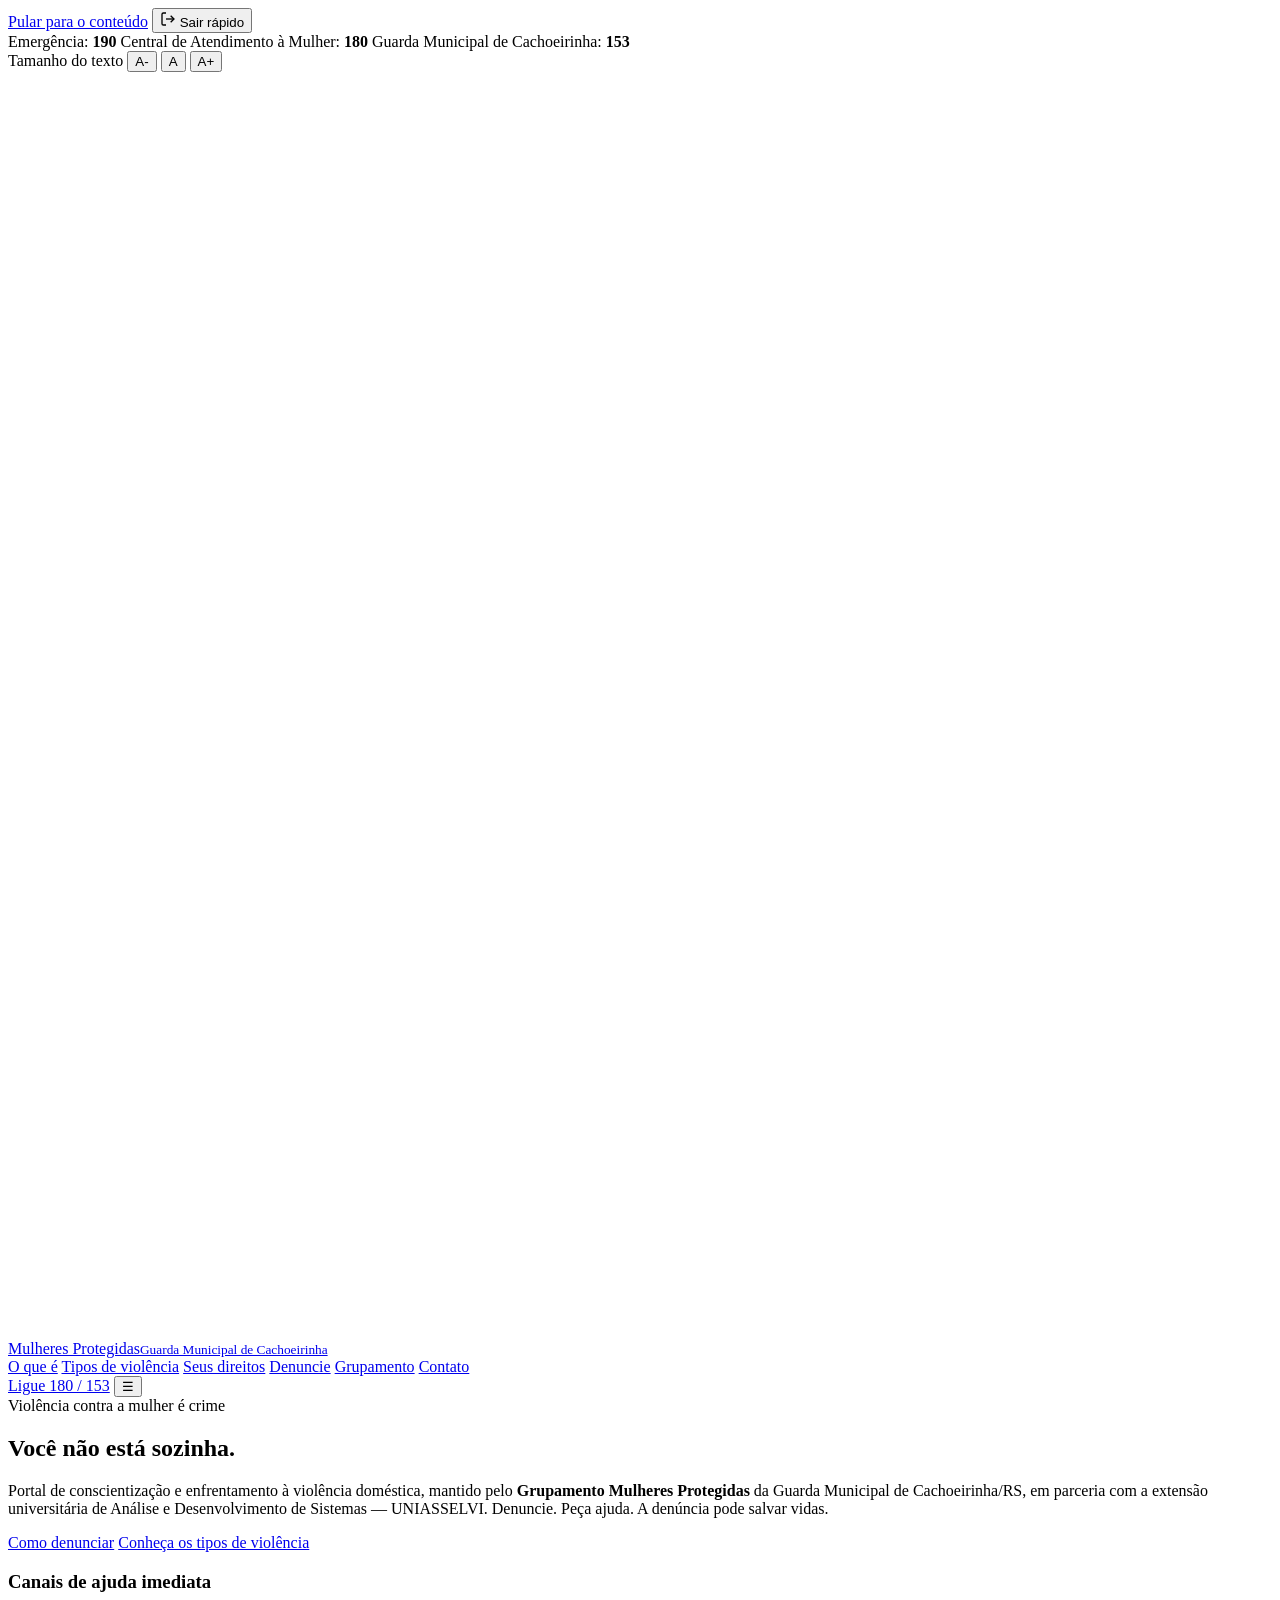
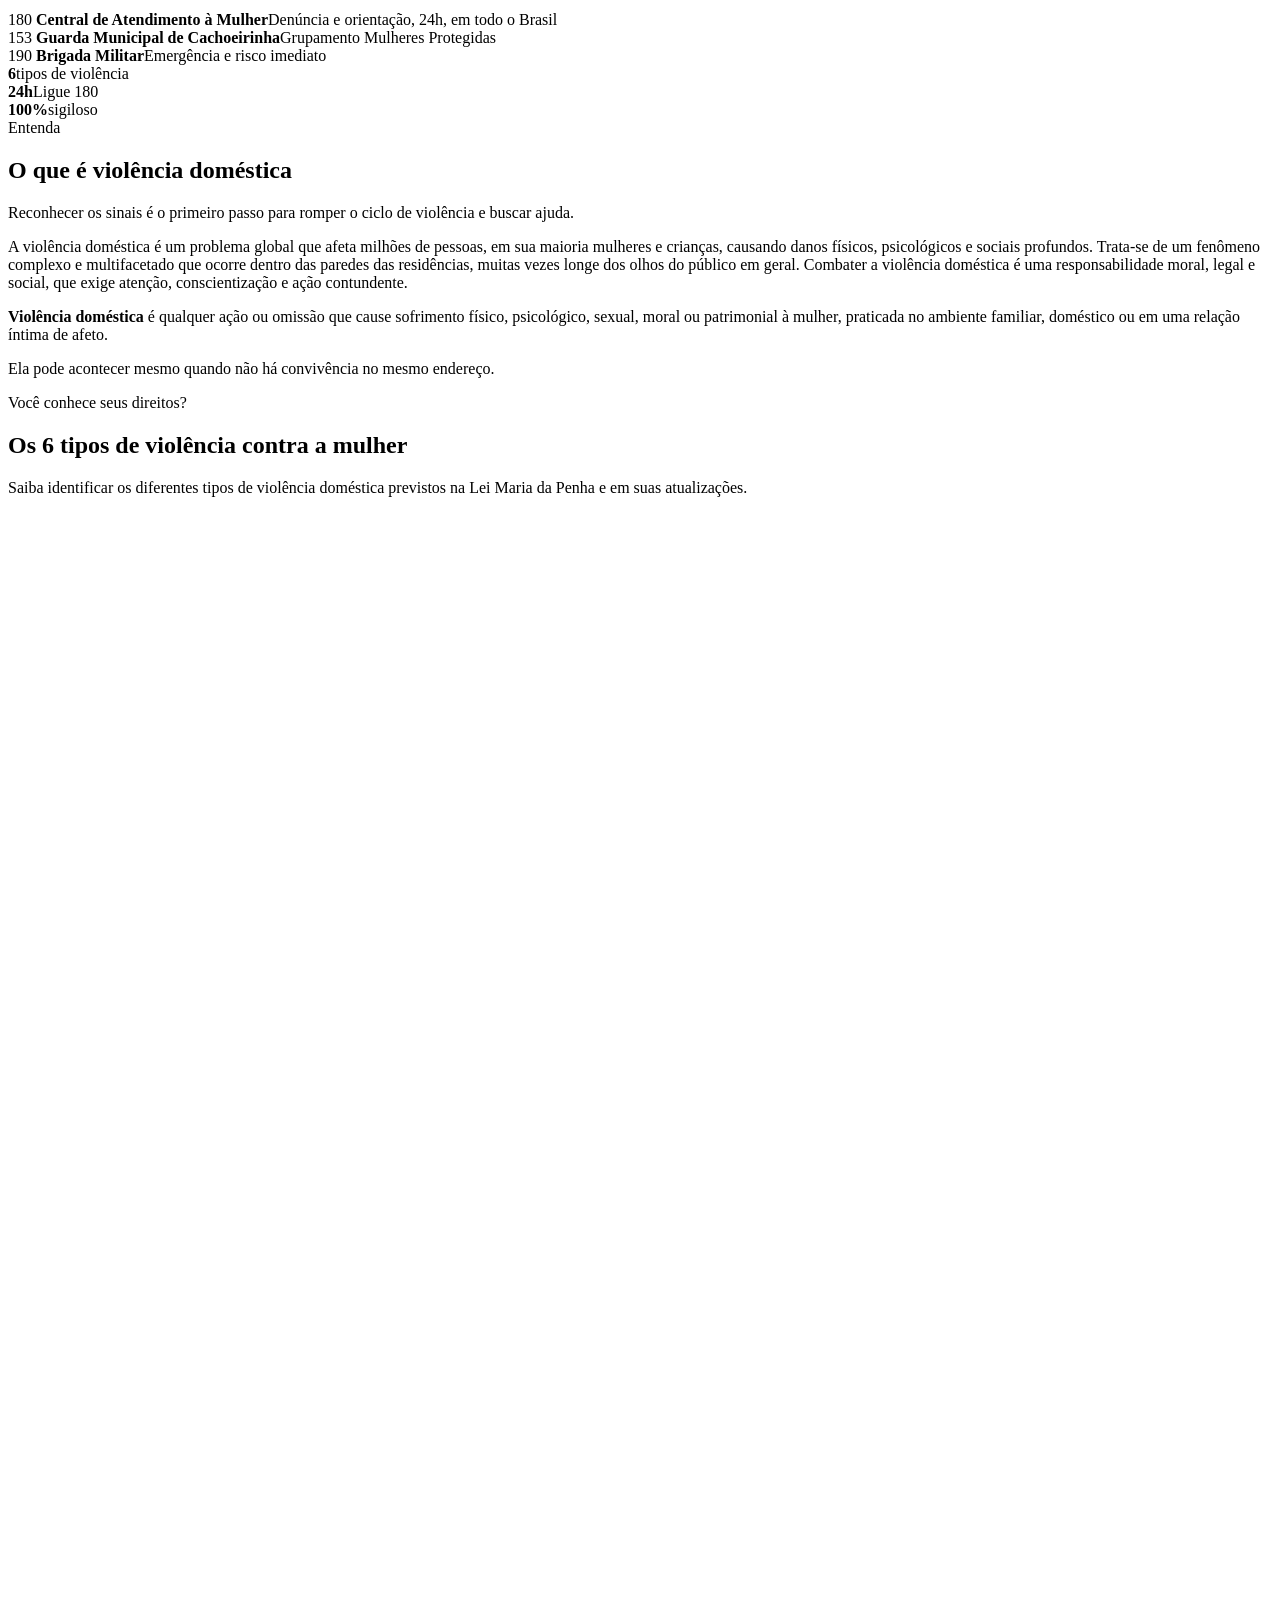
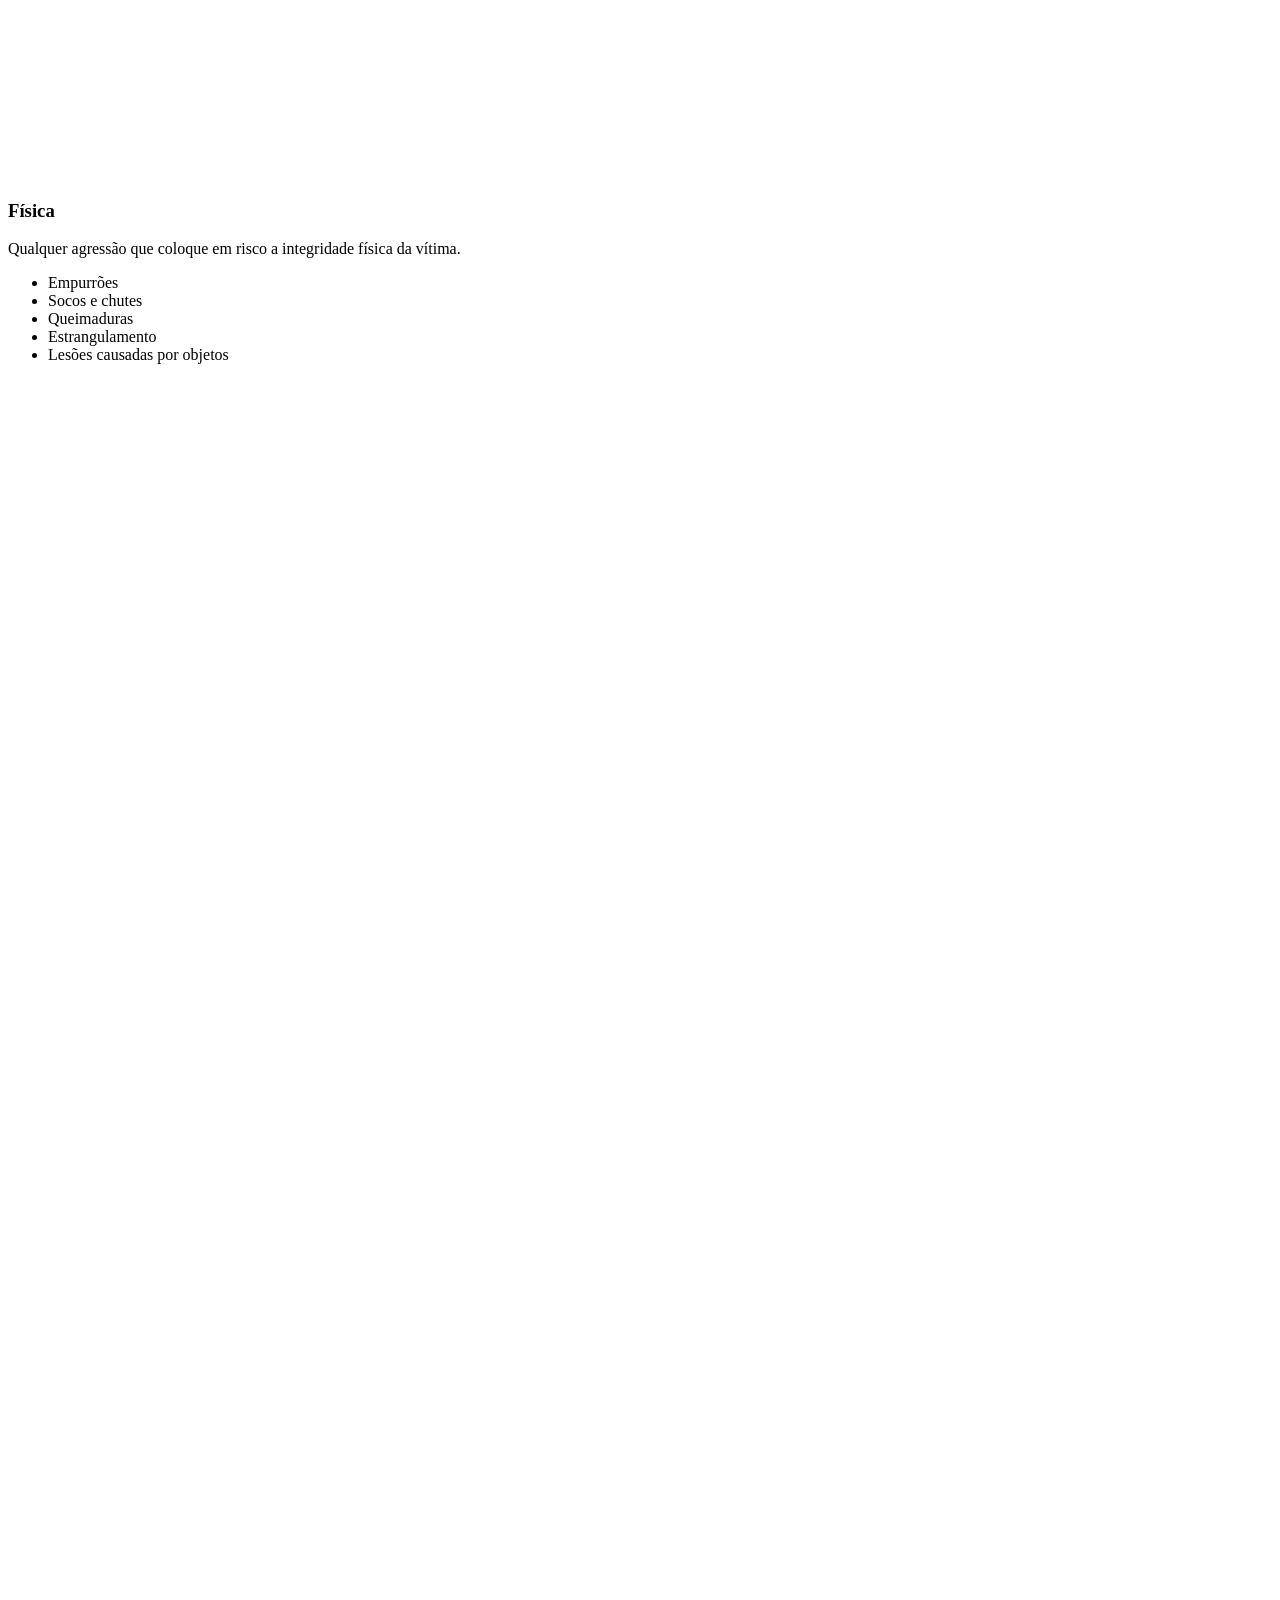
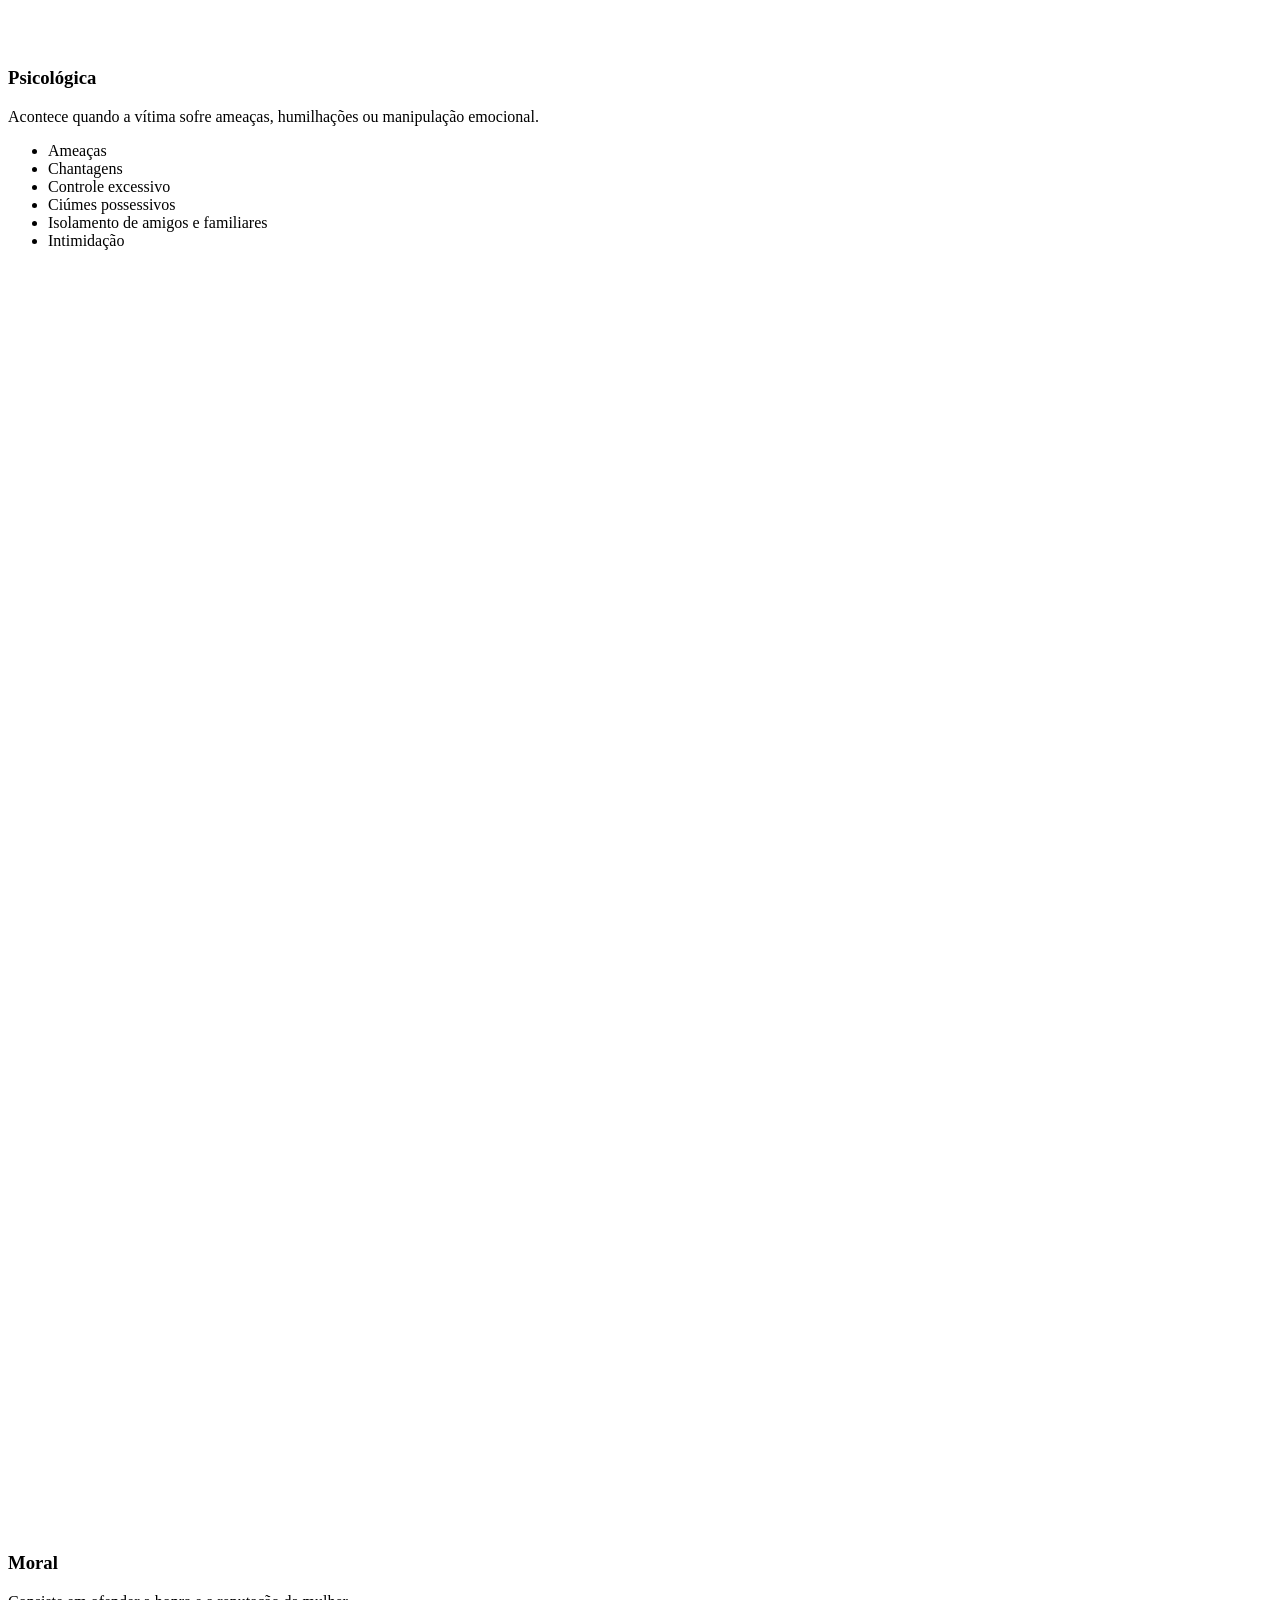
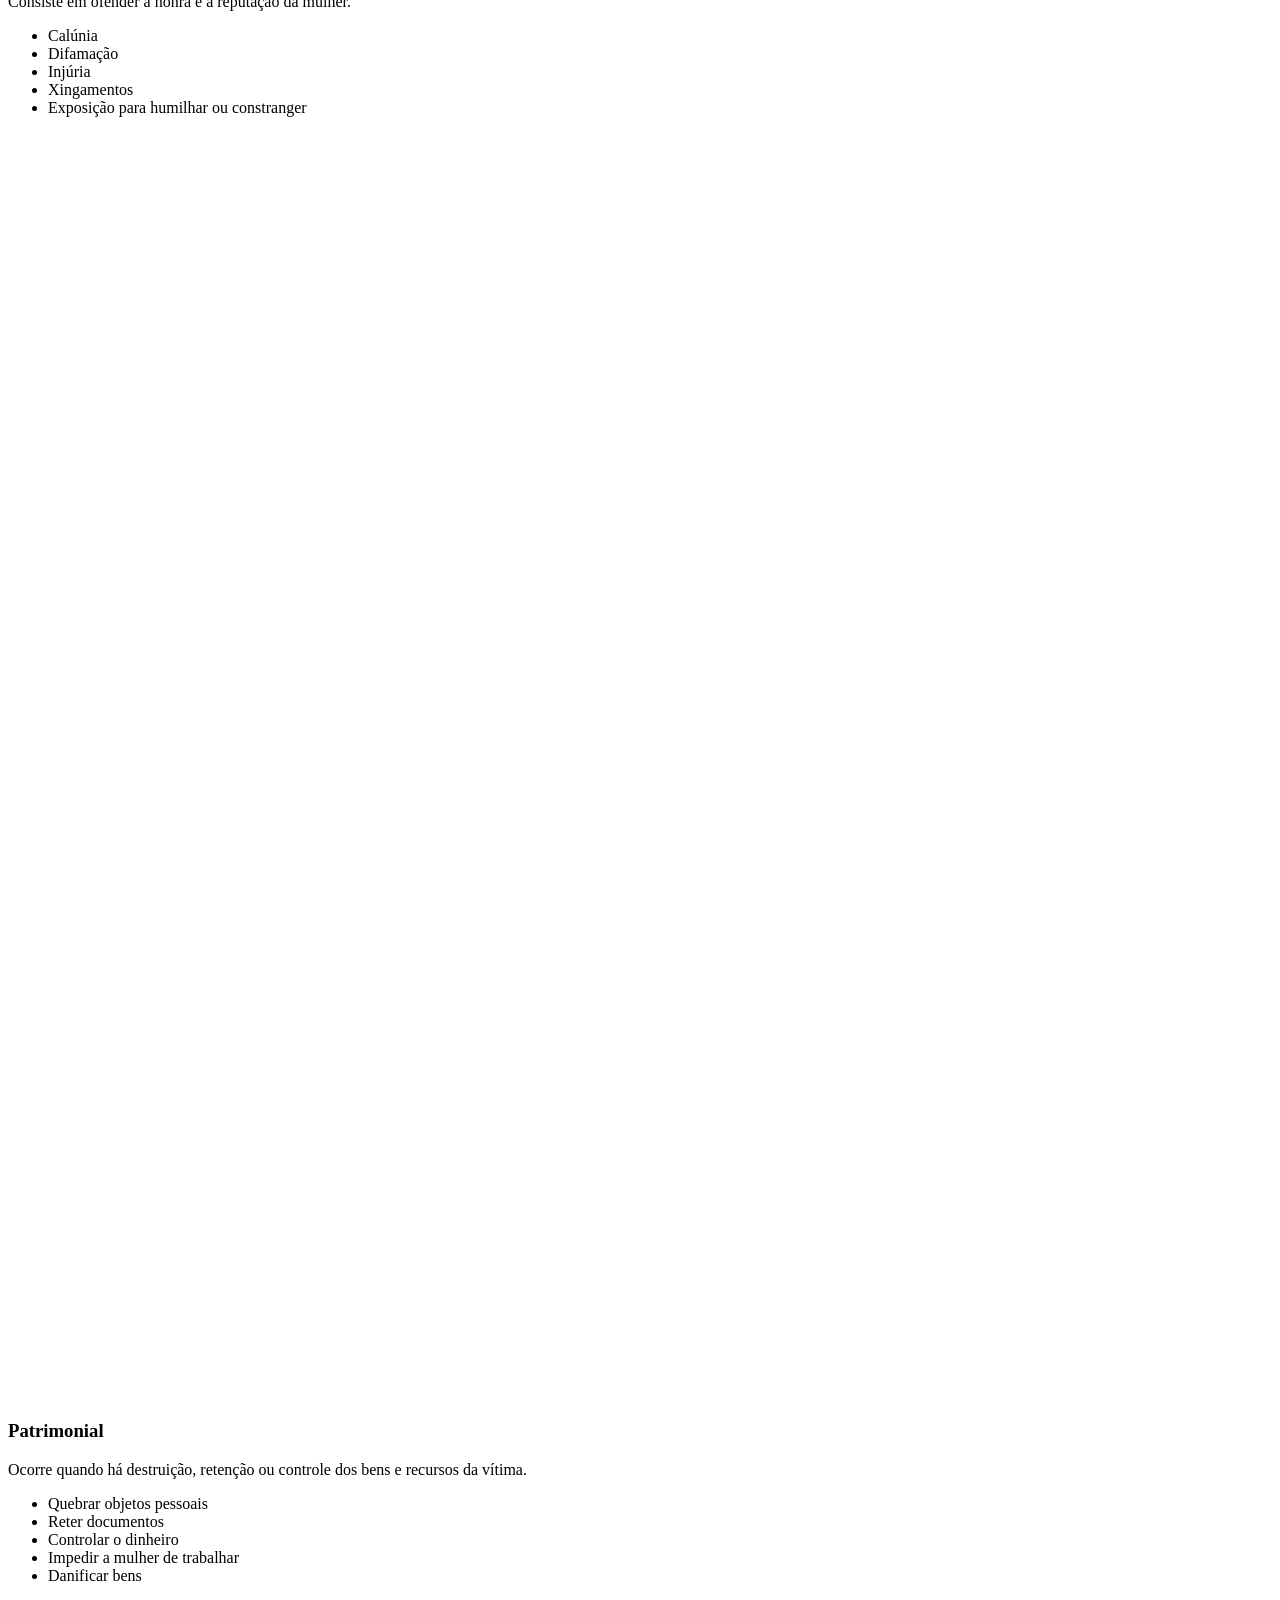
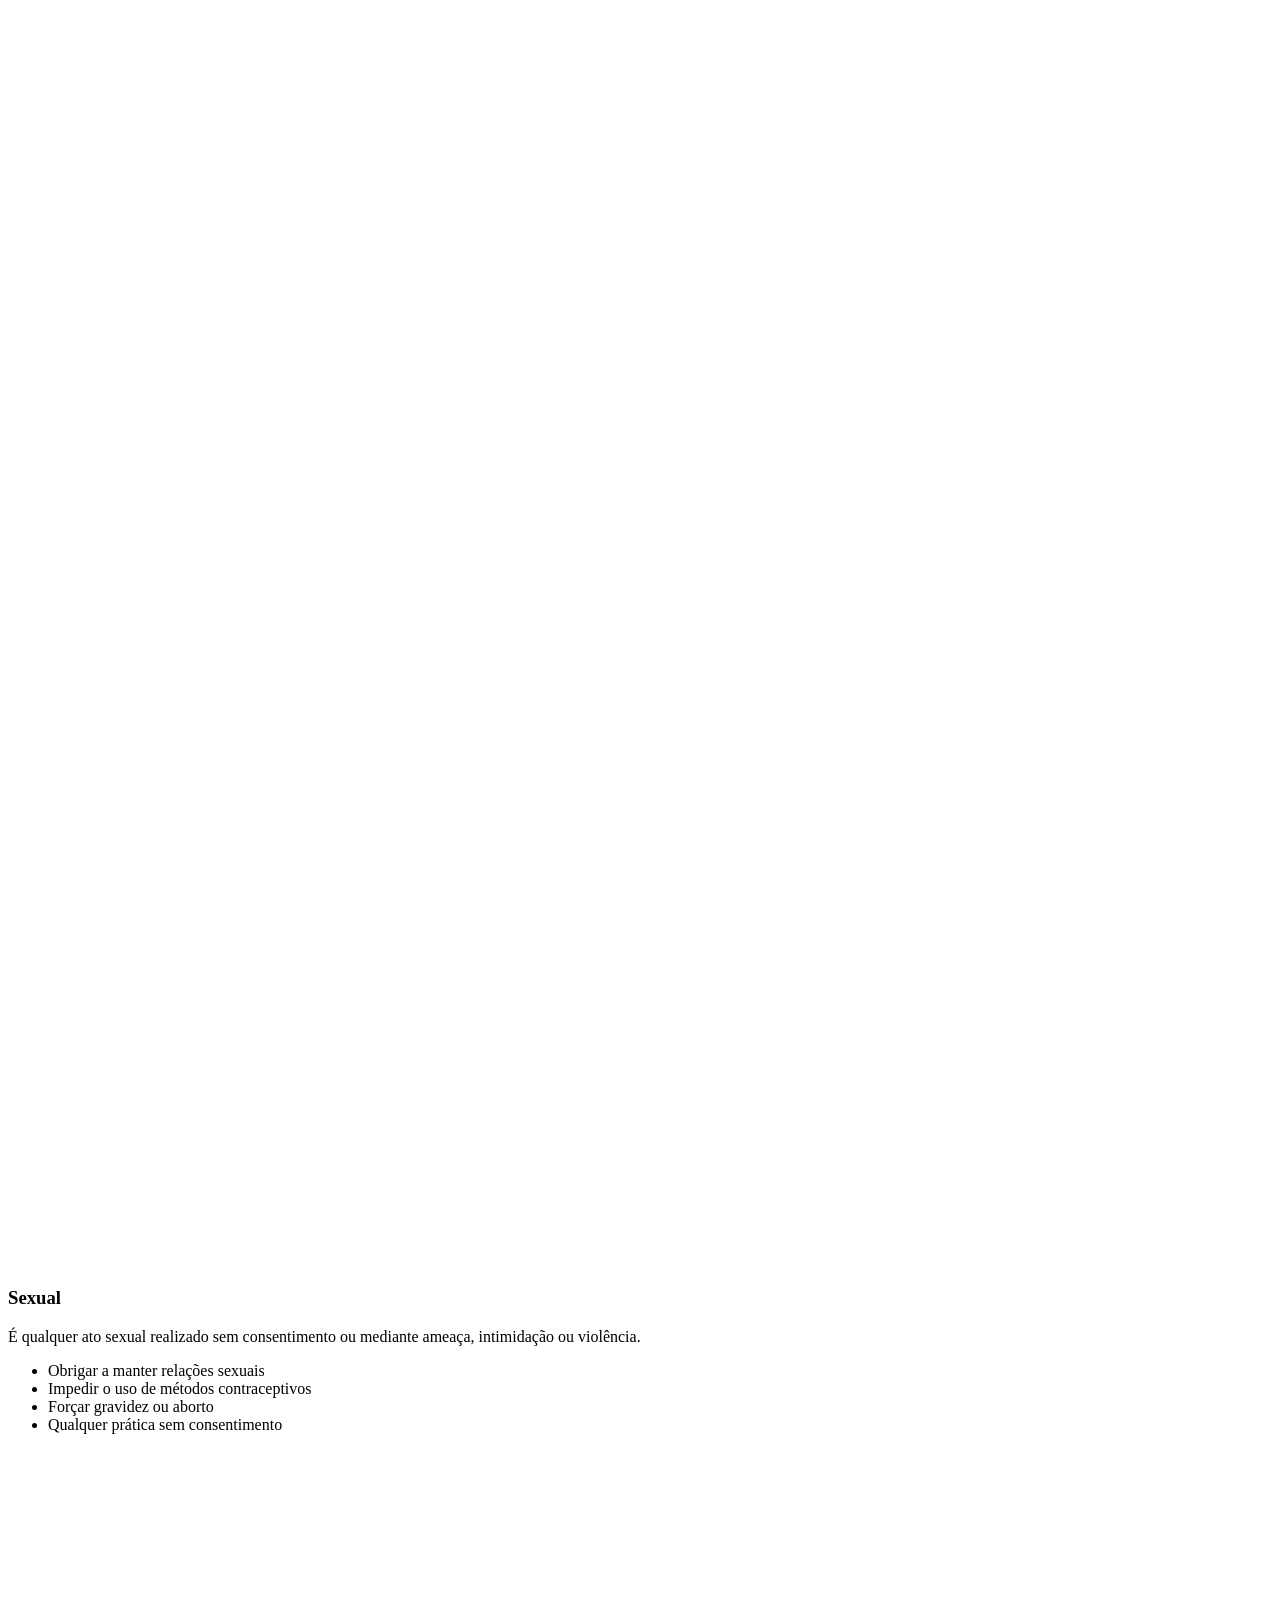
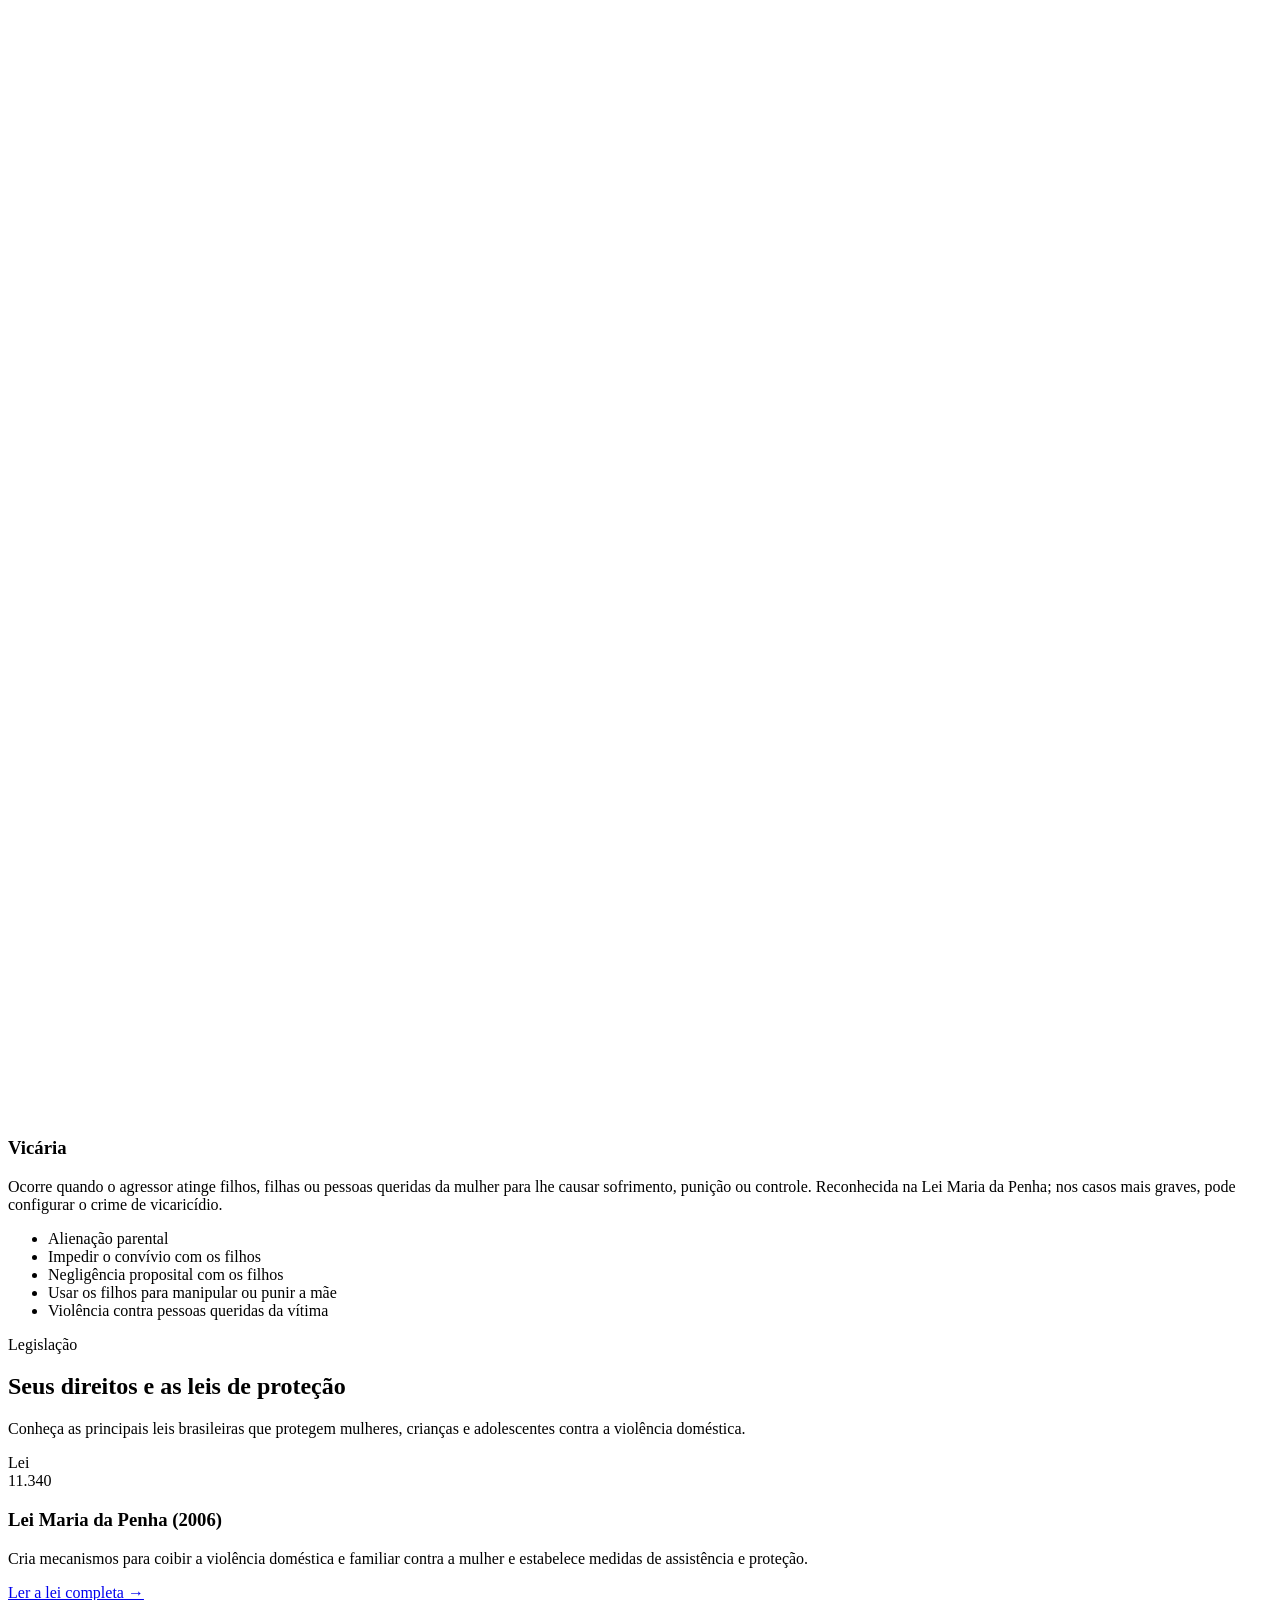
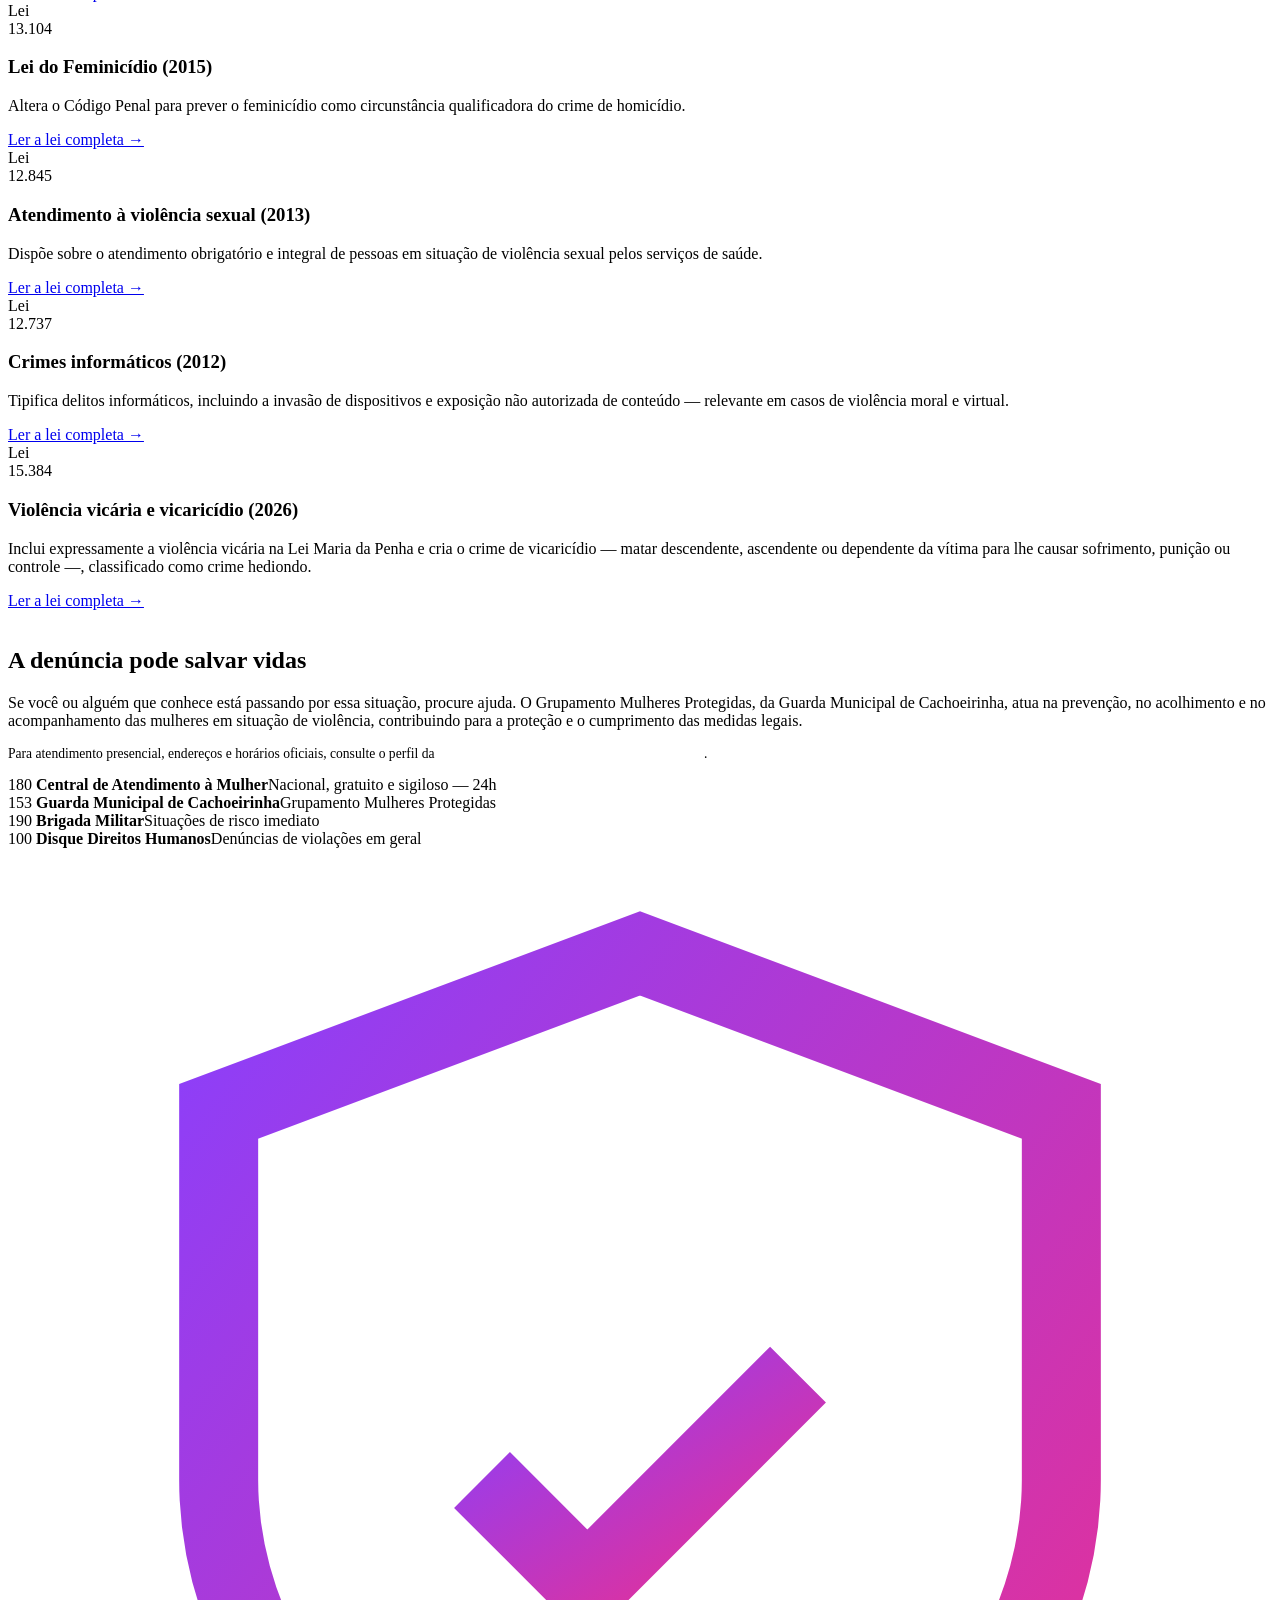
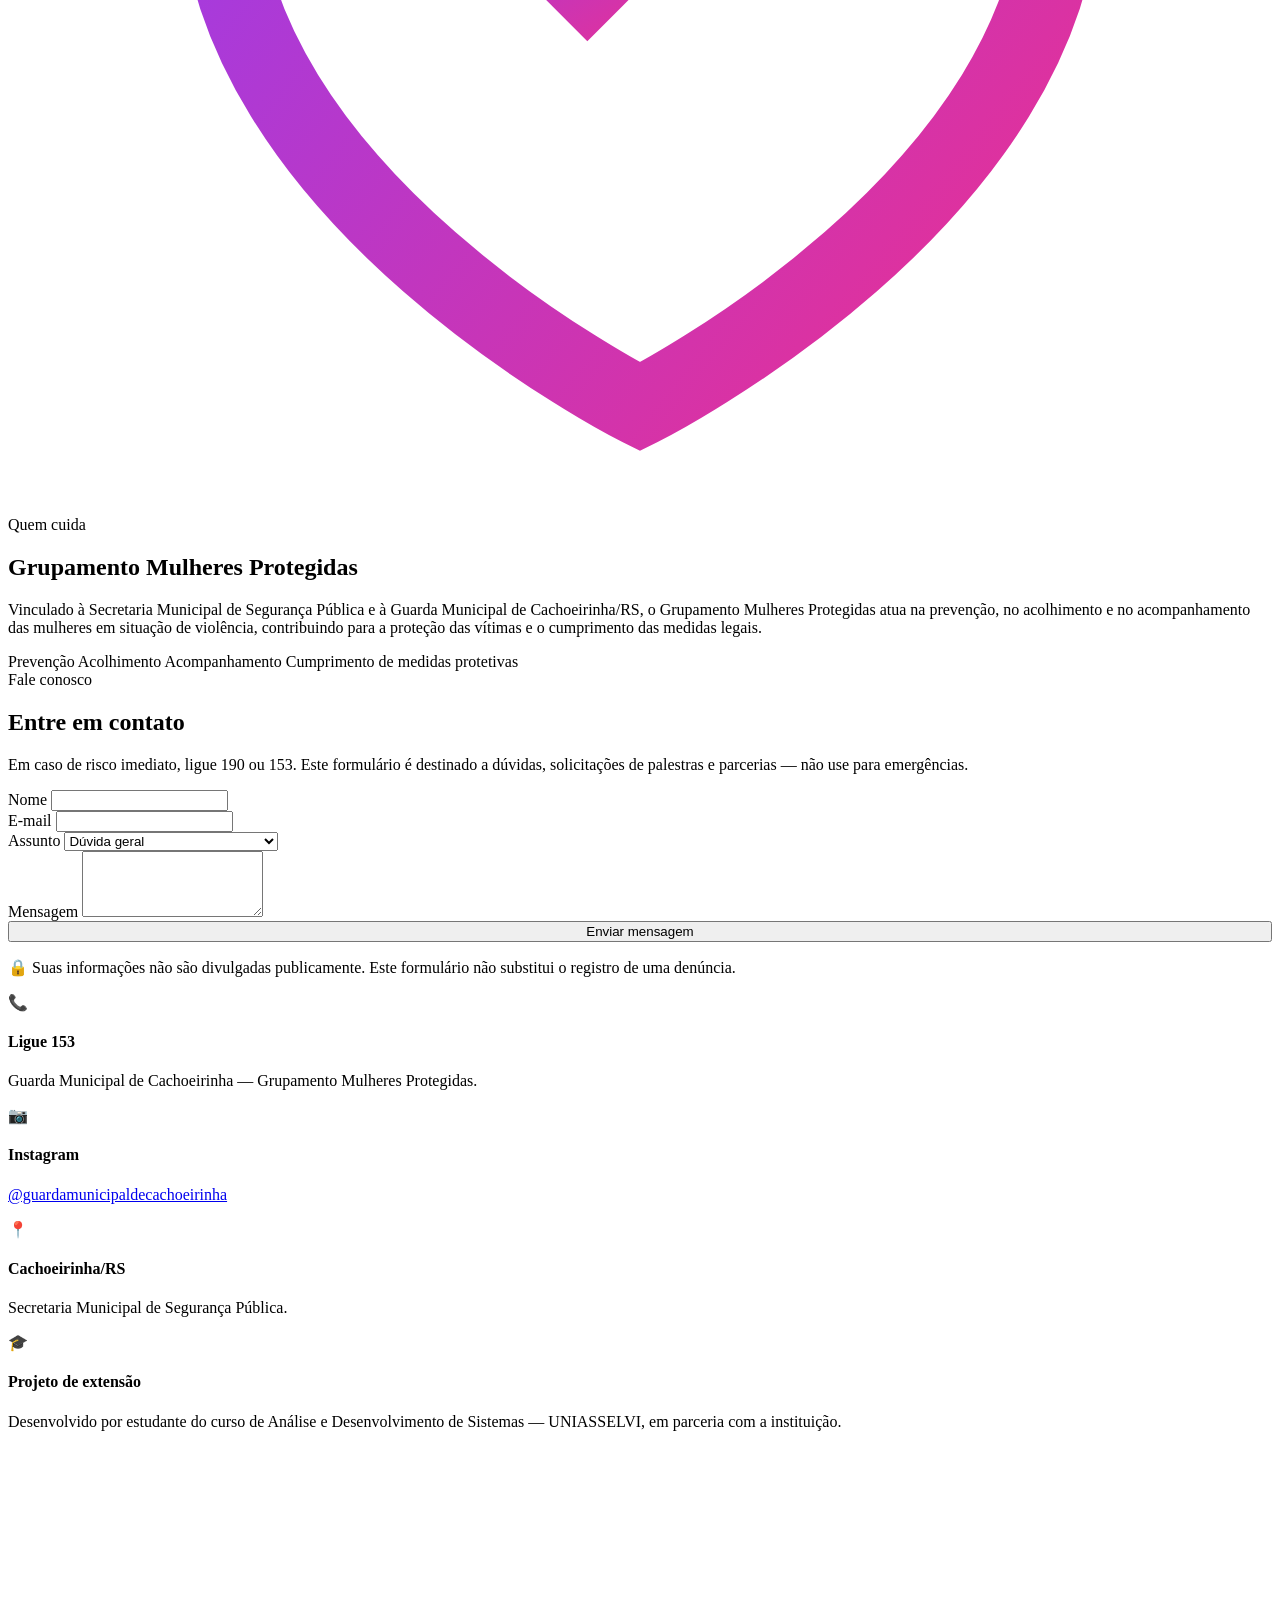
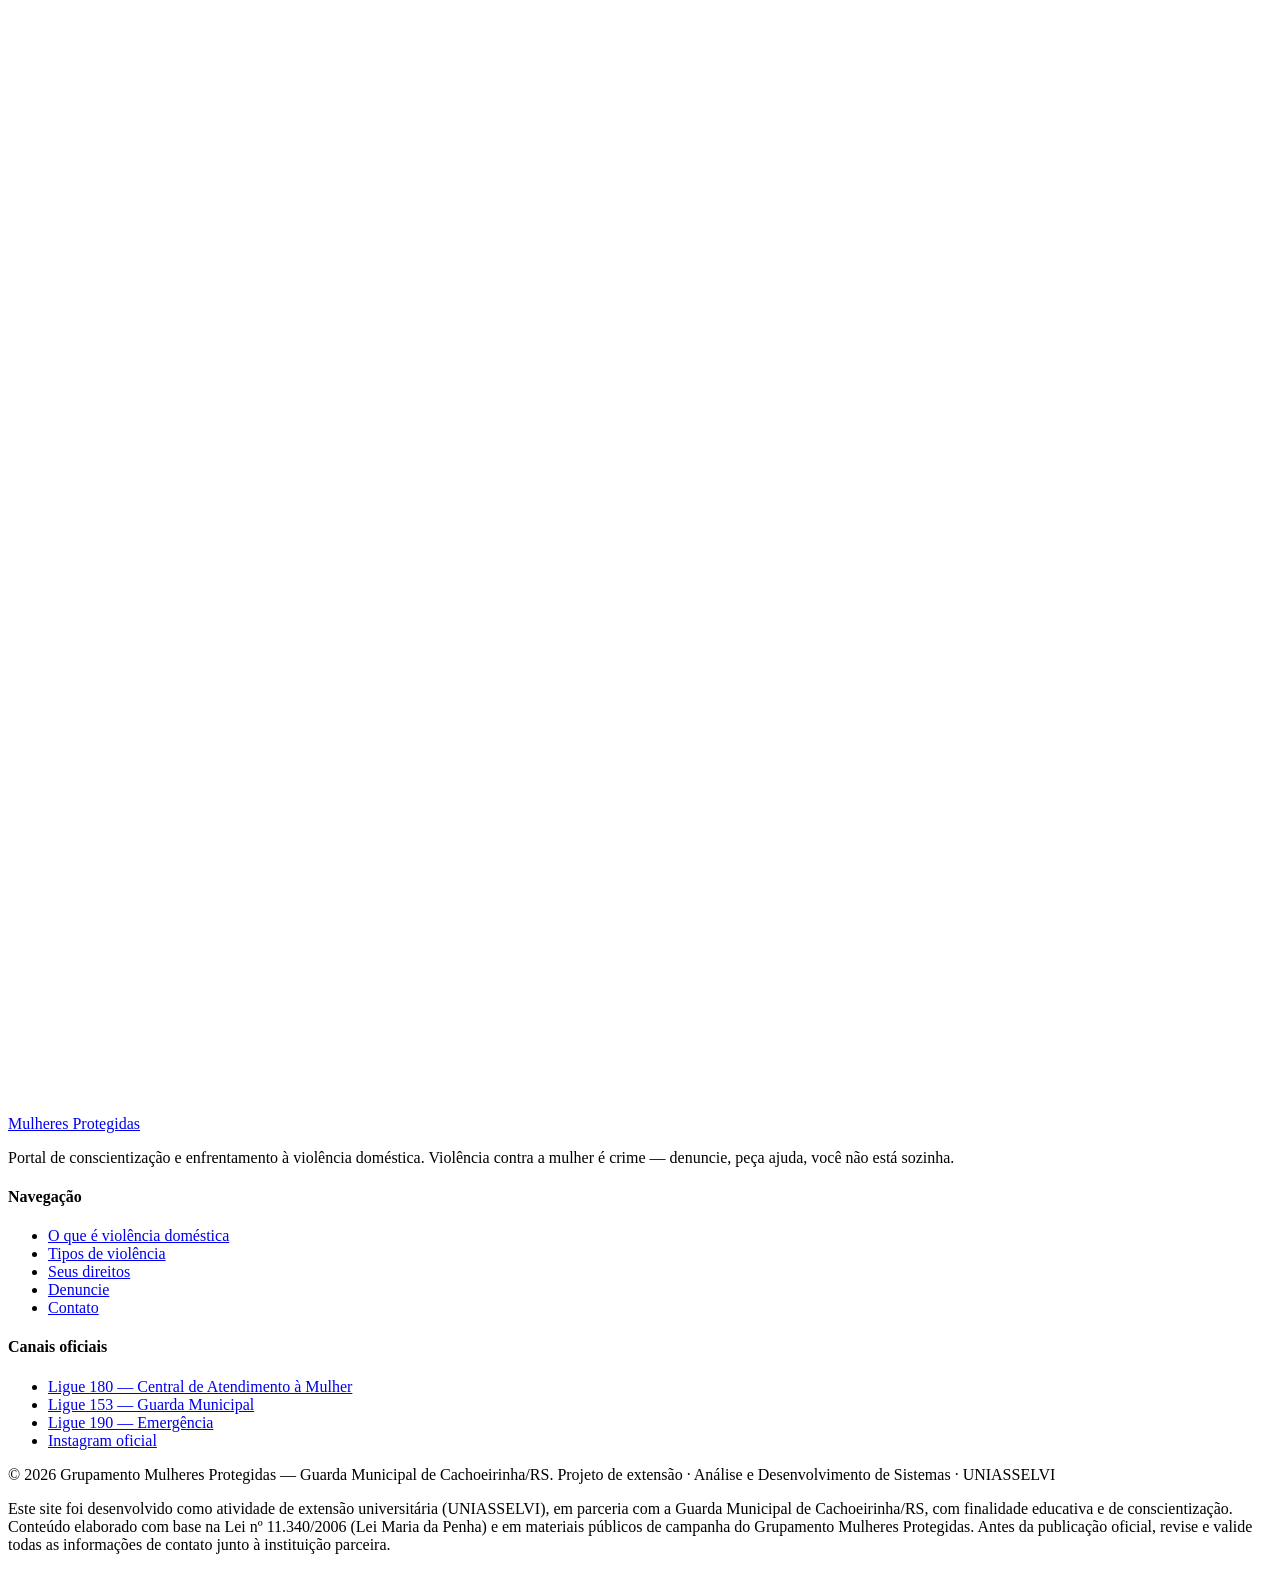
==== index.html @ 0b78367a "Refatoração dos arquivos" ====
<!DOCTYPE html>
<html lang="pt-BR">
<head>
<meta charset="UTF-8">
<meta name="viewport" content="width=device-width, initial-scale=1.0">
<title>Mulheres Protegidas | Guarda Municipal de Cachoeirinha</title>
<meta name="description" content="Portal de conscientização e combate à violência doméstica — Grupamento Mulheres Protegidas, Guarda Municipal de Cachoeirinha/RS. Você não está sozinha.">
<link rel="icon" href="data:image/svg+xml,<svg xmlns=%22http://www.w3.org/2000/svg%22 viewBox=%220 0 100 100%22><text y=%22.9em%22 font-size=%2290%22>🛡️</text></svg>">
<link rel="stylesheet" href="css/style.css">
</head>
<body>

<a href="#conteudo" class="skip-link">Pular para o conteúdo</a>

<button class="exit-btn" id="exitBtn" title="Sair rapidamente deste site" aria-label="Sair rapidamente deste site">
  <svg width="16" height="16" viewBox="0 0 24 24" fill="none" stroke="currentColor" stroke-width="2"><path d="M9 21H5a2 2 0 0 1-2-2V5a2 2 0 0 1 2-2h4"/><polyline points="16 17 21 12 16 7"/><line x1="21" y1="12" x2="9" y2="12"/></svg>
  Sair rápido
</button>

<div class="utility-bar">
  <div class="wrap">
    <div class="emergency">
      <span>Emergência: <b>190</b></span>
      <span>Central de Atendimento à Mulher: <b>180</b></span>
      <span>Guarda Municipal de Cachoeirinha: <b>153</b></span>
    </div>
    <div class="a11y-controls" aria-label="Ajustar tamanho do texto">
      <span class="sr-only">Tamanho do texto</span>
      <button id="fontDown" aria-label="Diminuir texto">A-</button>
      <button id="fontReset" aria-label="Redefinir texto">A</button>
      <button id="fontUp" aria-label="Aumentar texto">A+</button>
    </div>
  </div>
</div>

<header class="site">
  <div class="wrap">
    <a href="#topo" class="brand">
      <span class="shield">
        <svg viewBox="0 0 24 24" fill="none" stroke="#fff" stroke-width="2"><path d="M12 22s8-4 8-10V5l-8-3-8 3v7c0 6 8 10 8 10Z"/></svg>
      </span>
      <span class="name">Mulheres Protegidas<small>Guarda Municipal de Cachoeirinha</small></span>
    </a>
    <nav class="main" aria-label="Navegação principal">
      <a href="#sobre">O que é</a>
      <a href="#tipos">Tipos de violência</a>
      <a href="#direitos">Seus direitos</a>
      <a href="#denuncie">Denuncie</a>
      <a href="#grupamento">Grupamento</a>
      <a href="#contato">Contato</a>
    </nav>
    <div class="header-cta">
      <a href="#denuncie" class="btn btn-primary">Ligue 180 / 153</a>
      <button class="menu-toggle" id="menuToggle" aria-label="Abrir menu">☰</button>
    </div>
  </div>
</header>

<main id="conteudo">

  <section class="hero" id="topo">
    <div class="wrap">
      <div>
        <span class="eyebrow">Violência contra a mulher é crime</span>
        <h1>Você não está <span class="accent">sozinha.</span></h1>
        <p class="lead">
          Portal de conscientização e enfrentamento à violência doméstica, mantido pelo
          <strong>Grupamento Mulheres Protegidas</strong> da Guarda Municipal de Cachoeirinha/RS,
          em parceria com a extensão universitária de Análise e Desenvolvimento de Sistemas — UNIASSELVI.
          Denuncie. Peça ajuda. A denúncia pode salvar vidas.
        </p>
        <div class="actions">
          <a href="#denuncie" class="btn btn-primary">Como denunciar</a>
          <a href="#tipos" class="btn btn-outline">Conheça os tipos de violência</a>
        </div>
      </div>
      <div class="hero-card">
        <h3>Canais de ajuda imediata</h3>
        <div class="hotline">
          <span class="num">180</span>
          <span class="txt"><b>Central de Atendimento à Mulher</b><span>Denúncia e orientação, 24h, em todo o Brasil</span></span>
        </div>
        <div class="hotline">
          <span class="num">153</span>
          <span class="txt"><b>Guarda Municipal de Cachoeirinha</b><span>Grupamento Mulheres Protegidas</span></span>
        </div>
        <div class="hotline">
          <span class="num">190</span>
          <span class="txt"><b>Brigada Militar</b><span>Emergência e risco imediato</span></span>
        </div>
        <div class="stat-row">
          <div><strong>6</strong><span>tipos de violência</span></div>
          <div><strong>24h</strong><span>Ligue 180</span></div>
          <div><strong>100%</strong><span>sigiloso</span></div>
        </div>
      </div>
    </div>
  </section>

  <section id="sobre">
    <div class="wrap">
      <div class="section-head">
        <span class="eyebrow">Entenda</span>
        <h2>O que é violência doméstica</h2>
        <p class="lead">Reconhecer os sinais é o primeiro passo para romper o ciclo de violência e buscar ajuda.</p>
      </div>
      <div class="definition">
        <p>
          A violência doméstica é um problema global que afeta milhões de pessoas, em sua maioria mulheres e
          crianças, causando danos físicos, psicológicos e sociais profundos. Trata-se de um fenômeno complexo
          e multifacetado que ocorre dentro das paredes das residências, muitas vezes longe dos olhos do
          público em geral. Combater a violência doméstica é uma responsabilidade moral, legal e social, que
          exige atenção, conscientização e ação contundente.
        </p>
        <div class="card-quote">
          <p>
            <strong>Violência doméstica</strong> é qualquer ação ou omissão que cause sofrimento físico,
            psicológico, sexual, moral ou patrimonial à mulher, praticada no ambiente familiar, doméstico
            ou em uma relação íntima de afeto.
          </p>
          <p class="highlight">Ela pode acontecer mesmo quando não há convivência no mesmo endereço.</p>
        </div>
      </div>
    </div>
  </section>

  <section id="tipos">
    <div class="wrap">
      <div class="section-head">
        <span class="eyebrow">Você conhece seus direitos?</span>
        <h2>Os 6 tipos de violência contra a mulher</h2>
        <p class="lead">Saiba identificar os diferentes tipos de violência doméstica previstos na Lei Maria da Penha e em suas atualizações.</p>
      </div>
      <div class="types-grid">

        <div class="type-card">
          <span class="icon"><svg viewBox="0 0 24 24" fill="none" stroke-linecap="round" stroke-linejoin="round"><path d="M18 11V6a2 2 0 0 0-4 0v0"/><path d="M14 10V4a2 2 0 0 0-4 0v2"/><path d="M10 10.5V6a2 2 0 0 0-4 0v8"/><path d="M6 14v0a2 2 0 0 0-4 0c0 2 1 4 1 4l3 4h9a4 4 0 0 0 4-4v-3a2 2 0 0 0-2-2h-4"/></svg></span>
          <h3>Física</h3>
          <p>Qualquer agressão que coloque em risco a integridade física da vítima.</p>
          <ul>
            <li>Empurrões</li><li>Socos e chutes</li><li>Queimaduras</li><li>Estrangulamento</li><li>Lesões causadas por objetos</li>
          </ul>
        </div>

        <div class="type-card">
          <span class="icon"><svg viewBox="0 0 24 24" fill="none" stroke-linecap="round" stroke-linejoin="round"><path d="M9.5 2A5.5 5.5 0 0 0 4 7.5c0 1 .3 2 .8 2.8L4 12l1.8 1.2a5 5 0 0 0-.3 1.8A5.5 5.5 0 0 0 11 20.5V22h2v-1.5a5.5 5.5 0 0 0 5.5-5.5c0-.8-.2-1.5-.5-2.2A5.5 5.5 0 0 0 15.5 2 5.5 5.5 0 0 0 9.5 2Z"/></svg></span>
          <h3>Psicológica</h3>
          <p>Acontece quando a vítima sofre ameaças, humilhações ou manipulação emocional.</p>
          <ul>
            <li>Ameaças</li><li>Chantagens</li><li>Controle excessivo</li><li>Ciúmes possessivos</li><li>Isolamento de amigos e familiares</li><li>Intimidação</li>
          </ul>
        </div>

        <div class="type-card">
          <span class="icon"><svg viewBox="0 0 24 24" fill="none" stroke-linecap="round" stroke-linejoin="round"><path d="M21 15a2 2 0 0 1-2 2H7l-4 4V5a2 2 0 0 1 2-2h14a2 2 0 0 1 2 2z"/></svg></span>
          <h3>Moral</h3>
          <p>Consiste em ofender a honra e a reputação da mulher.</p>
          <ul>
            <li>Calúnia</li><li>Difamação</li><li>Injúria</li><li>Xingamentos</li><li>Exposição para humilhar ou constranger</li>
          </ul>
        </div>

        <div class="type-card">
          <span class="icon"><svg viewBox="0 0 24 24" fill="none" stroke-linecap="round" stroke-linejoin="round"><rect x="2" y="6" width="20" height="13" rx="2"/><path d="M16 6V4a2 2 0 0 0-2-2h-4a2 2 0 0 0-2 2v2"/><circle cx="16" cy="12.5" r="1.5"/></svg></span>
          <h3>Patrimonial</h3>
          <p>Ocorre quando há destruição, retenção ou controle dos bens e recursos da vítima.</p>
          <ul>
            <li>Quebrar objetos pessoais</li><li>Reter documentos</li><li>Controlar o dinheiro</li><li>Impedir a mulher de trabalhar</li><li>Danificar bens</li>
          </ul>
        </div>

        <div class="type-card">
          <span class="icon"><svg viewBox="0 0 24 24" fill="none" stroke-linecap="round" stroke-linejoin="round"><path d="M18 11V6a2 2 0 0 0-4 0v0"/><path d="M14 10V4a2 2 0 0 0-4 0v6"/><path d="M10 10.5V6a2 2 0 0 0-4 0v8"/><path d="M6 14v0a2 2 0 0 0-4 0c0 2 1 4 1 4l3 4h9a4 4 0 0 0 4-4v-3a2 2 0 0 0-2-2"/></svg></span>
          <h3>Sexual</h3>
          <p>É qualquer ato sexual realizado sem consentimento ou mediante ameaça, intimidação ou violência.</p>
          <ul>
            <li>Obrigar a manter relações sexuais</li><li>Impedir o uso de métodos contraceptivos</li><li>Forçar gravidez ou aborto</li><li>Qualquer prática sem consentimento</li>
          </ul>
        </div>

        <div class="type-card">
          <span class="icon"><svg viewBox="0 0 24 24" fill="none" stroke-linecap="round" stroke-linejoin="round"><path d="M17 20h5v-1a4 4 0 0 0-3-3.87"/><path d="M2 20h5"/><path d="M2 20v-1a4 4 0 0 1 3-3.87"/><path d="M14.5 8.5a2.5 2.5 0 1 1-5 0 2.5 2.5 0 0 1 5 0Z"/><path d="M5.5 8.5a2 2 0 1 1-4 0 2 2 0 0 1 4 0Z"/><path d="M22.5 8.5a2 2 0 1 1-4 0 2 2 0 0 1 4 0Z"/><path d="M9 20v-1a4 4 0 0 1 6 0v1"/></svg></span>
          <h3>Vicária</h3>
          <p>Ocorre quando o agressor atinge filhos, filhas ou pessoas queridas da mulher para lhe causar sofrimento, punição ou controle. Reconhecida na Lei Maria da Penha; nos casos mais graves, pode configurar o crime de vicaricídio.</p>
          <ul>
            <li>Alienação parental</li><li>Impedir o convívio com os filhos</li><li>Negligência proposital com os filhos</li><li>Usar os filhos para manipular ou punir a mãe</li><li>Violência contra pessoas queridas da vítima</li>
          </ul>
        </div>

      </div>
    </div>
  </section>

  <section id="direitos">
    <div class="wrap">
      <div class="section-head">
        <span class="eyebrow">Legislação</span>
        <h2>Seus direitos e as leis de proteção</h2>
        <p class="lead">Conheça as principais leis brasileiras que protegem mulheres, crianças e adolescentes contra a violência doméstica.</p>
      </div>
      <div class="laws">
        <div class="law-card">
          <span class="tag">Lei<br>11.340</span>
          <div>
            <h3>Lei Maria da Penha (2006)</h3>
            <p>Cria mecanismos para coibir a violência doméstica e familiar contra a mulher e estabelece medidas de assistência e proteção.</p>
            <a href="https://www.planalto.gov.br/ccivil_03/_ato2004-2006/2006/lei/l11340.htm" target="_blank" rel="noopener">Ler a lei completa →</a>
          </div>
        </div>
        <div class="law-card">
          <span class="tag">Lei<br>13.104</span>
          <div>
            <h3>Lei do Feminicídio (2015)</h3>
            <p>Altera o Código Penal para prever o feminicídio como circunstância qualificadora do crime de homicídio.</p>
            <a href="https://www.planalto.gov.br/ccivil_03/_ato2015-2018/2015/lei/l13104.htm" target="_blank" rel="noopener">Ler a lei completa →</a>
          </div>
        </div>
        <div class="law-card">
          <span class="tag">Lei<br>12.845</span>
          <div>
            <h3>Atendimento à violência sexual (2013)</h3>
            <p>Dispõe sobre o atendimento obrigatório e integral de pessoas em situação de violência sexual pelos serviços de saúde.</p>
            <a href="https://www.planalto.gov.br/ccivil_03/_ato2011-2014/2013/lei/l12845.htm" target="_blank" rel="noopener">Ler a lei completa →</a>
          </div>
        </div>
        <div class="law-card">
          <span class="tag">Lei<br>12.737</span>
          <div>
            <h3>Crimes informáticos (2012)</h3>
            <p>Tipifica delitos informáticos, incluindo a invasão de dispositivos e exposição não autorizada de conteúdo — relevante em casos de violência moral e virtual.</p>
            <a href="https://www.planalto.gov.br/ccivil_03/_ato2011-2014/2012/lei/l12737.htm" target="_blank" rel="noopener">Ler a lei completa →</a>
          </div>
        </div>
        <div class="law-card law-card--wide">
          <span class="tag">Lei<br>15.384</span>
          <div>
            <h3>Violência vicária e vicaricídio (2026)</h3>
            <p>Inclui expressamente a violência vicária na Lei Maria da Penha e cria o crime de vicaricídio — matar descendente, ascendente ou dependente da vítima para lhe causar sofrimento, punição ou controle —, classificado como crime hediondo.</p>
            <a href="https://www.planalto.gov.br/ccivil_03/_ato2023-2026/2026/lei/l15384.htm" target="_blank" rel="noopener">Ler a lei completa →</a>
          </div>
        </div>
      </div>
    </div>
  </section>

  <section id="denuncie">
    <div class="wrap">
      <div class="report">
        <div class="inner">
          <div>
            <span class="eyebrow" style="color:#fff">Peça ajuda</span>
            <h2>A denúncia pode salvar vidas</h2>
            <p>
              Se você ou alguém que conhece está passando por essa situação, procure ajuda. O Grupamento
              Mulheres Protegidas, da Guarda Municipal de Cachoeirinha, atua na prevenção, no acolhimento e
              no acompanhamento das mulheres em situação de violência, contribuindo para a proteção e o
              cumprimento das medidas legais.
            </p>
            <p style="font-size:.85rem;">
              Para atendimento presencial, endereços e horários oficiais, consulte o perfil da
              <a href="https://www.instagram.com/guardamunicipaldecachoeirinha/" target="_blank" rel="noopener" style="color:#fff;text-decoration:underline;">Guarda Municipal de Cachoeirinha no Instagram</a>.
            </p>
          </div>
          <div class="channel-list">
            <div class="channel">
              <span class="n">180</span>
              <span class="d"><b>Central de Atendimento à Mulher</b><span>Nacional, gratuito e sigiloso — 24h</span></span>
            </div>
            <div class="channel">
              <span class="n">153</span>
              <span class="d"><b>Guarda Municipal de Cachoeirinha</b><span>Grupamento Mulheres Protegidas</span></span>
            </div>
            <div class="channel">
              <span class="n">190</span>
              <span class="d"><b>Brigada Militar</b><span>Situações de risco imediato</span></span>
            </div>
            <div class="channel">
              <span class="n">100</span>
              <span class="d"><b>Disque Direitos Humanos</b><span>Denúncias de violações em geral</span></span>
            </div>
          </div>
        </div>
      </div>
    </div>
  </section>

  <section id="grupamento">
    <div class="wrap">
      <div class="about-group">
        <div class="shield-big">
          <svg viewBox="0 0 24 24" fill="none" stroke="url(#g)" stroke-width="1.5">
            <defs><linearGradient id="g" x1="0" y1="0" x2="1" y2="1"><stop offset="0" stop-color="#8b3ffb"/><stop offset="1" stop-color="#ec2f8f"/></linearGradient></defs>
            <path d="M12 22s8-4 8-10V5l-8-3-8 3v7c0 6 8 10 8 10Z"/>
            <path d="M9 12l2 2 4-4"/>
          </svg>
        </div>
        <div>
          <span class="eyebrow">Quem cuida</span>
          <h2>Grupamento Mulheres Protegidas</h2>
          <p class="lead">
            Vinculado à Secretaria Municipal de Segurança Pública e à Guarda Municipal de Cachoeirinha/RS,
            o Grupamento Mulheres Protegidas atua na prevenção, no acolhimento e no acompanhamento das
            mulheres em situação de violência, contribuindo para a proteção das vítimas e o cumprimento
            das medidas legais.
          </p>
          <div class="badge-row">
            <span class="badge-pill">Prevenção</span>
            <span class="badge-pill">Acolhimento</span>
            <span class="badge-pill">Acompanhamento</span>
            <span class="badge-pill">Cumprimento de medidas protetivas</span>
          </div>
        </div>
      </div>
    </div>
  </section>

  <section id="contato">
    <div class="wrap">
      <div class="section-head">
        <span class="eyebrow">Fale conosco</span>
        <h2>Entre em contato</h2>
        <p class="lead">Em caso de risco imediato, ligue 190 ou 153. Este formulário é destinado a dúvidas, solicitações de palestras e parcerias — não use para emergências.</p>
      </div>
      <div class="contact-grid">
        <form class="contact" id="contactForm">
          <div class="field">
            <label for="nome">Nome</label>
            <input type="text" id="nome" name="nome" required autocomplete="name">
          </div>
          <div class="field">
            <label for="email">E-mail</label>
            <input type="email" id="email" name="email" required autocomplete="email">
          </div>
          <div class="field">
            <label for="assunto">Assunto</label>
            <select id="assunto" name="assunto">
              <option>Dúvida geral</option>
              <option>Solicitar palestra/ação educativa</option>
              <option>Parceria institucional</option>
              <option>Sugestão para o site</option>
            </select>
          </div>
          <div class="field">
            <label for="mensagem">Mensagem</label>
            <textarea id="mensagem" name="mensagem" rows="4" required></textarea>
          </div>
          <button type="submit" class="btn btn-primary" style="width:100%;">Enviar mensagem</button>
          <p class="confid">🔒 Suas informações não são divulgadas publicamente. Este formulário não substitui o registro de uma denúncia.</p>
        </form>
        <div class="info-side">
          <div class="item">
            <span class="ic">📞</span>
            <div><h4>Ligue 153</h4><p>Guarda Municipal de Cachoeirinha — Grupamento Mulheres Protegidas.</p></div>
          </div>
          <div class="item">
            <span class="ic">📷</span>
            <div><h4>Instagram</h4><p><a href="https://www.instagram.com/guardamunicipaldecachoeirinha/" target="_blank" rel="noopener">@guardamunicipaldecachoeirinha</a></p></div>
          </div>
          <div class="item">
            <span class="ic">📍</span>
            <div><h4>Cachoeirinha/RS</h4><p>Secretaria Municipal de Segurança Pública.</p></div>
          </div>
          <div class="item">
            <span class="ic">🎓</span>
            <div><h4>Projeto de extensão</h4><p>Desenvolvido por estudante do curso de Análise e Desenvolvimento de Sistemas — UNIASSELVI, em parceria com a instituição.</p></div>
          </div>
        </div>
      </div>
    </div>
  </section>

</main>

<footer>
  <div class="wrap">
    <div class="footer-grid">
      <div>
        <a href="#topo" class="brand">
          <span class="shield">
            <svg viewBox="0 0 24 24" fill="none" stroke="#fff" stroke-width="2"><path d="M12 22s8-4 8-10V5l-8-3-8 3v7c0 6 8 10 8 10Z"/></svg>
          </span>
          <span class="name">Mulheres Protegidas</span>
        </a>
        <p>Portal de conscientização e enfrentamento à violência doméstica. Violência contra a mulher é crime — denuncie, peça ajuda, você não está sozinha.</p>
      </div>
      <div>
        <h4>Navegação</h4>
        <ul>
          <li><a href="#sobre">O que é violência doméstica</a></li>
          <li><a href="#tipos">Tipos de violência</a></li>
          <li><a href="#direitos">Seus direitos</a></li>
          <li><a href="#denuncie">Denuncie</a></li>
          <li><a href="#contato">Contato</a></li>
        </ul>
      </div>
      <div>
        <h4>Canais oficiais</h4>
        <ul>
          <li><a href="tel:180">Ligue 180 — Central de Atendimento à Mulher</a></li>
          <li><a href="tel:153">Ligue 153 — Guarda Municipal</a></li>
          <li><a href="tel:190">Ligue 190 — Emergência</a></li>
          <li><a href="https://www.instagram.com/guardamunicipaldecachoeirinha/" target="_blank" rel="noopener">Instagram oficial</a></li>
        </ul>
      </div>
    </div>
    <div class="footer-bottom">
      <span>© 2026 Grupamento Mulheres Protegidas — Guarda Municipal de Cachoeirinha/RS.</span>
      <span>Projeto de extensão · Análise e Desenvolvimento de Sistemas · UNIASSELVI</span>
    </div>
  </div>
  <p class="disclaimer">
    Este site foi desenvolvido como atividade de extensão universitária (UNIASSELVI), em parceria com a
    Guarda Municipal de Cachoeirinha/RS, com finalidade educativa e de conscientização. Conteúdo elaborado
    com base na Lei nº 11.340/2006 (Lei Maria da Penha) e em materiais públicos de campanha do Grupamento
    Mulheres Protegidas. Antes da publicação oficial, revise e valide todas as informações de contato junto
    à instituição parceira.
  </p>
</footer>

<script src="js/script.js" defer></script>

</body>
</html>
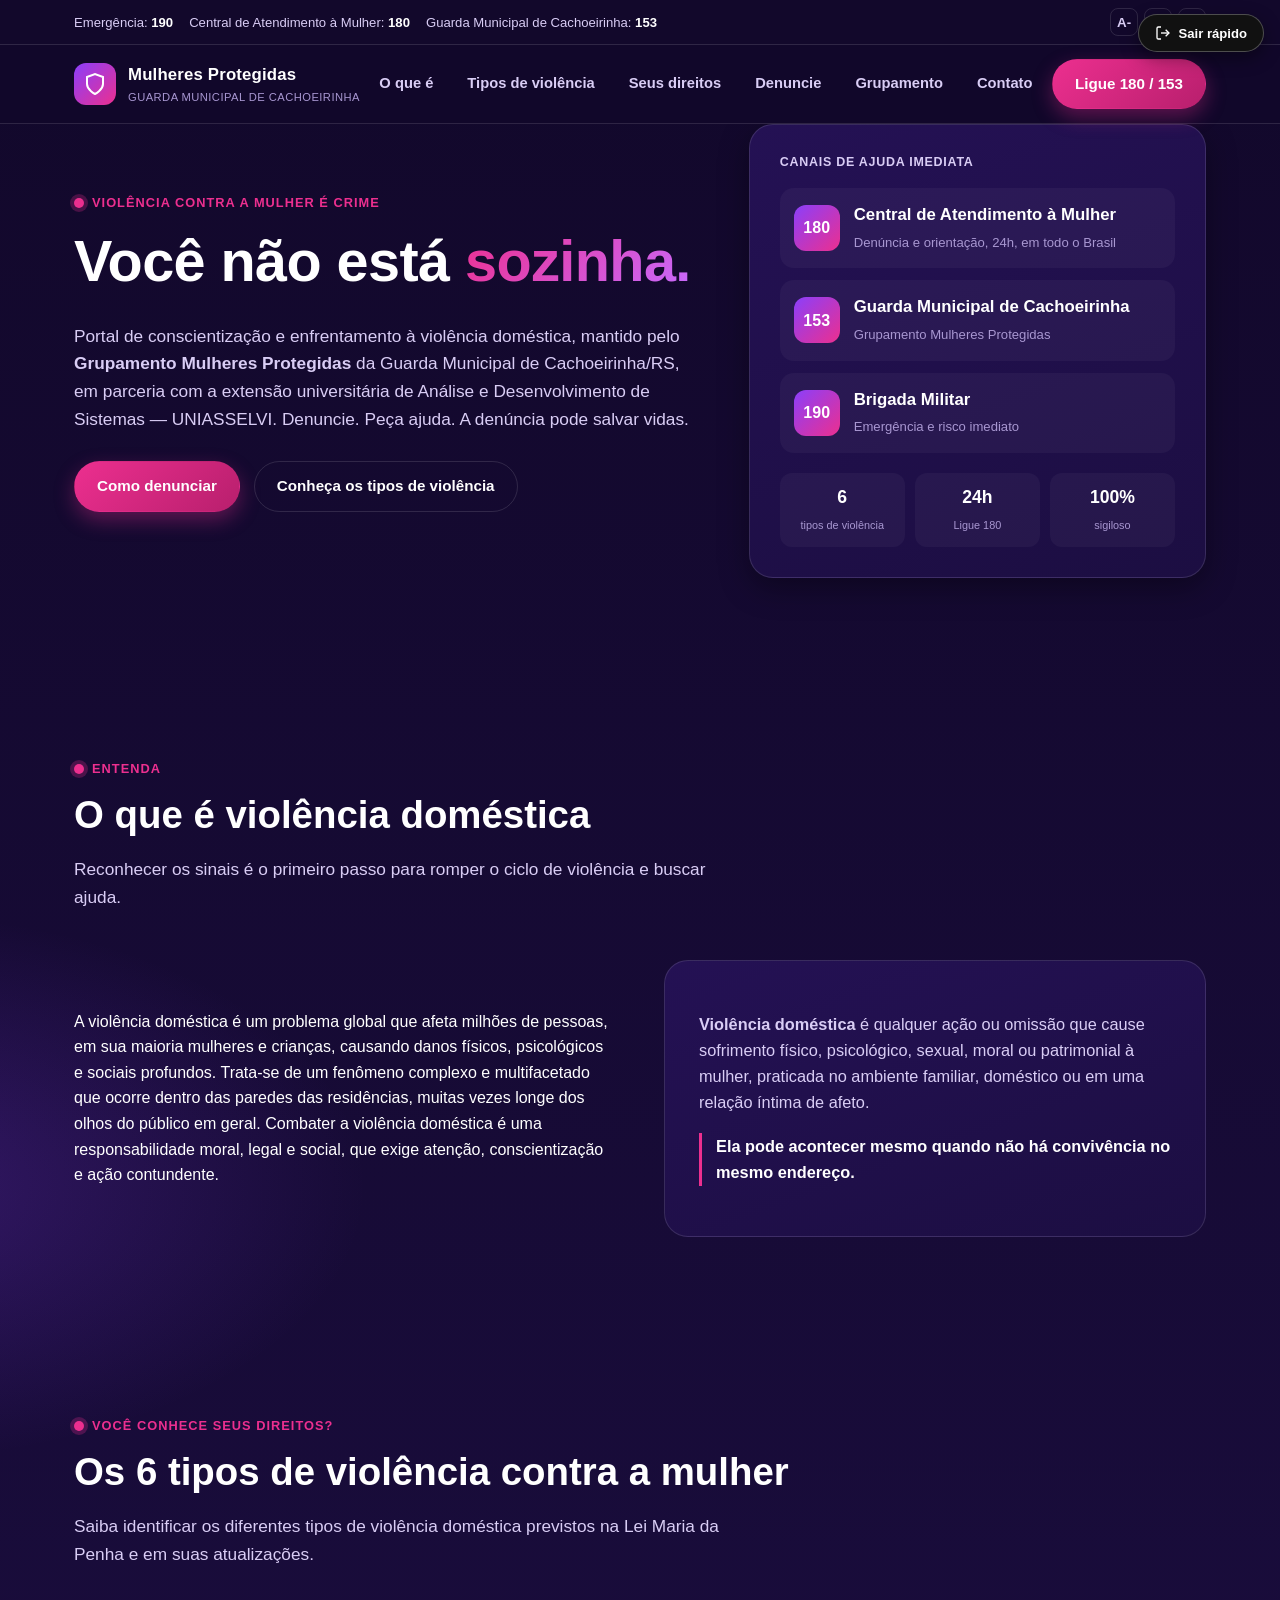
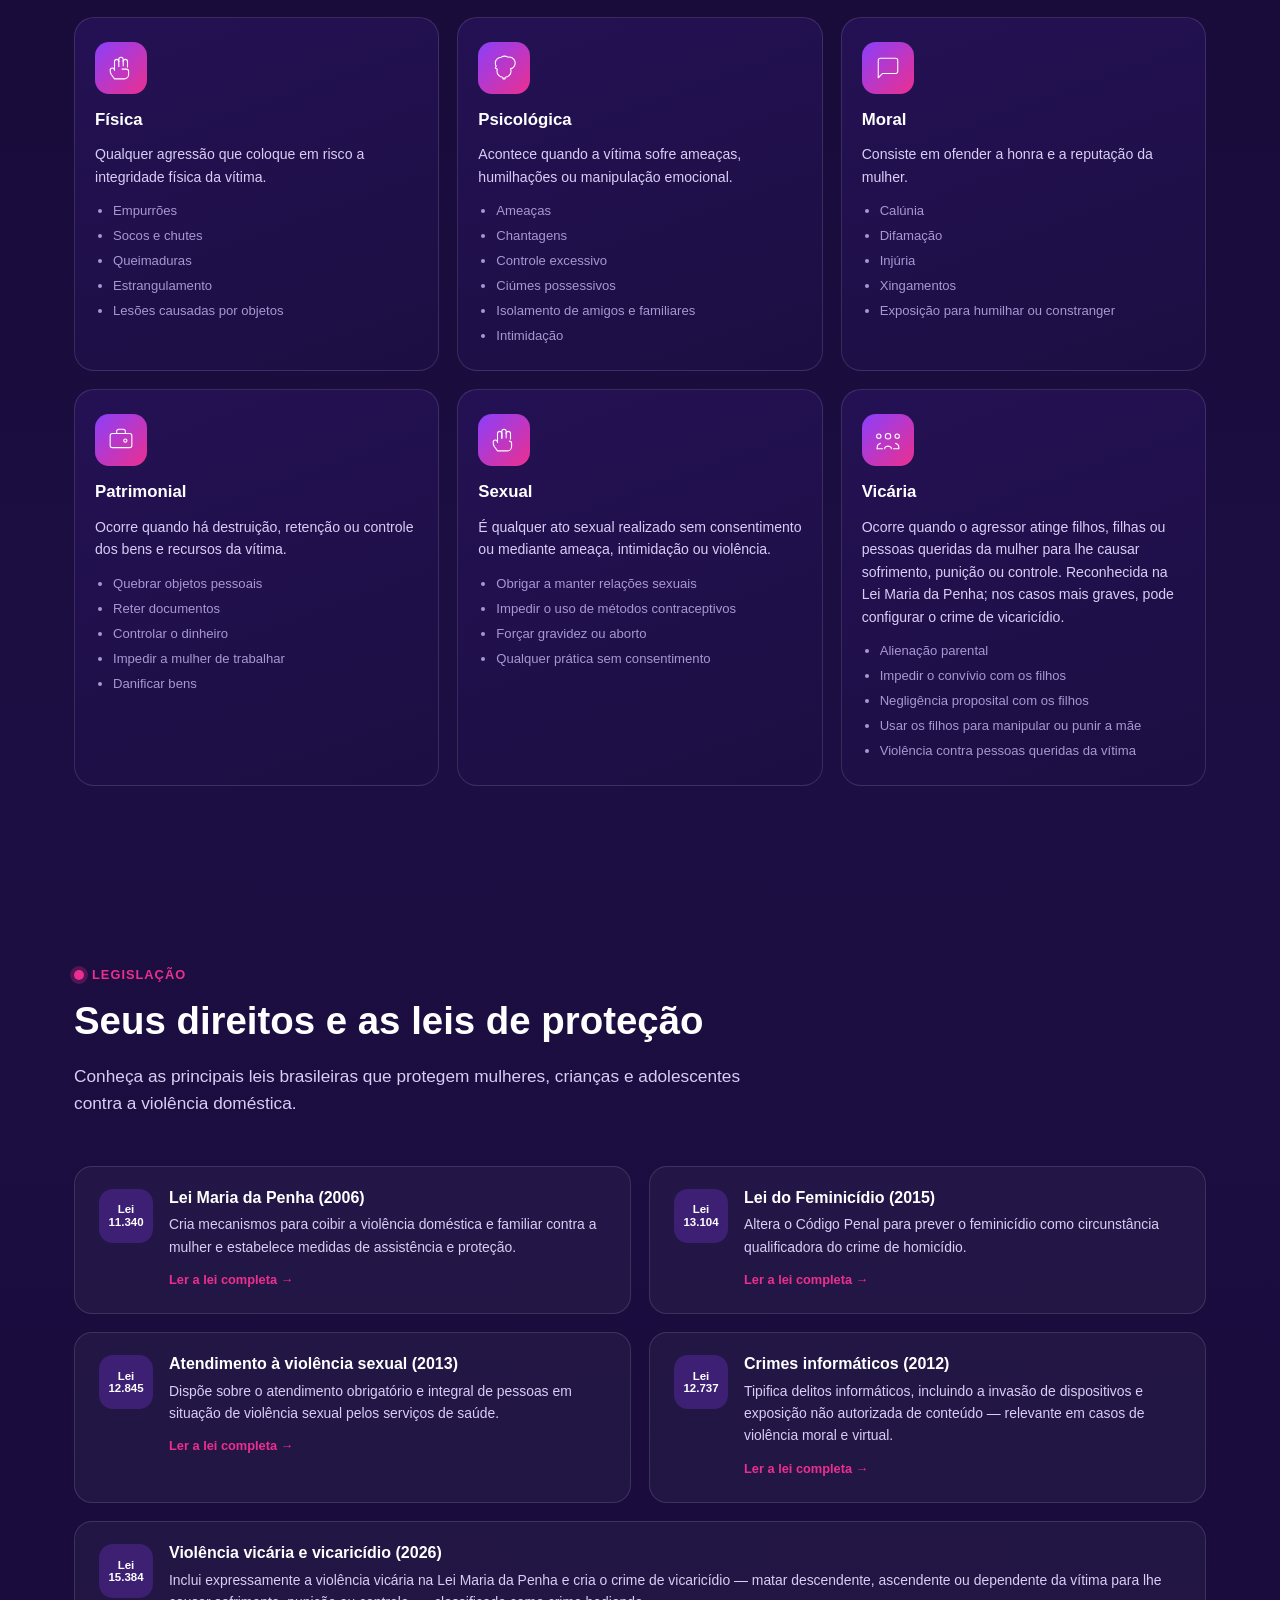
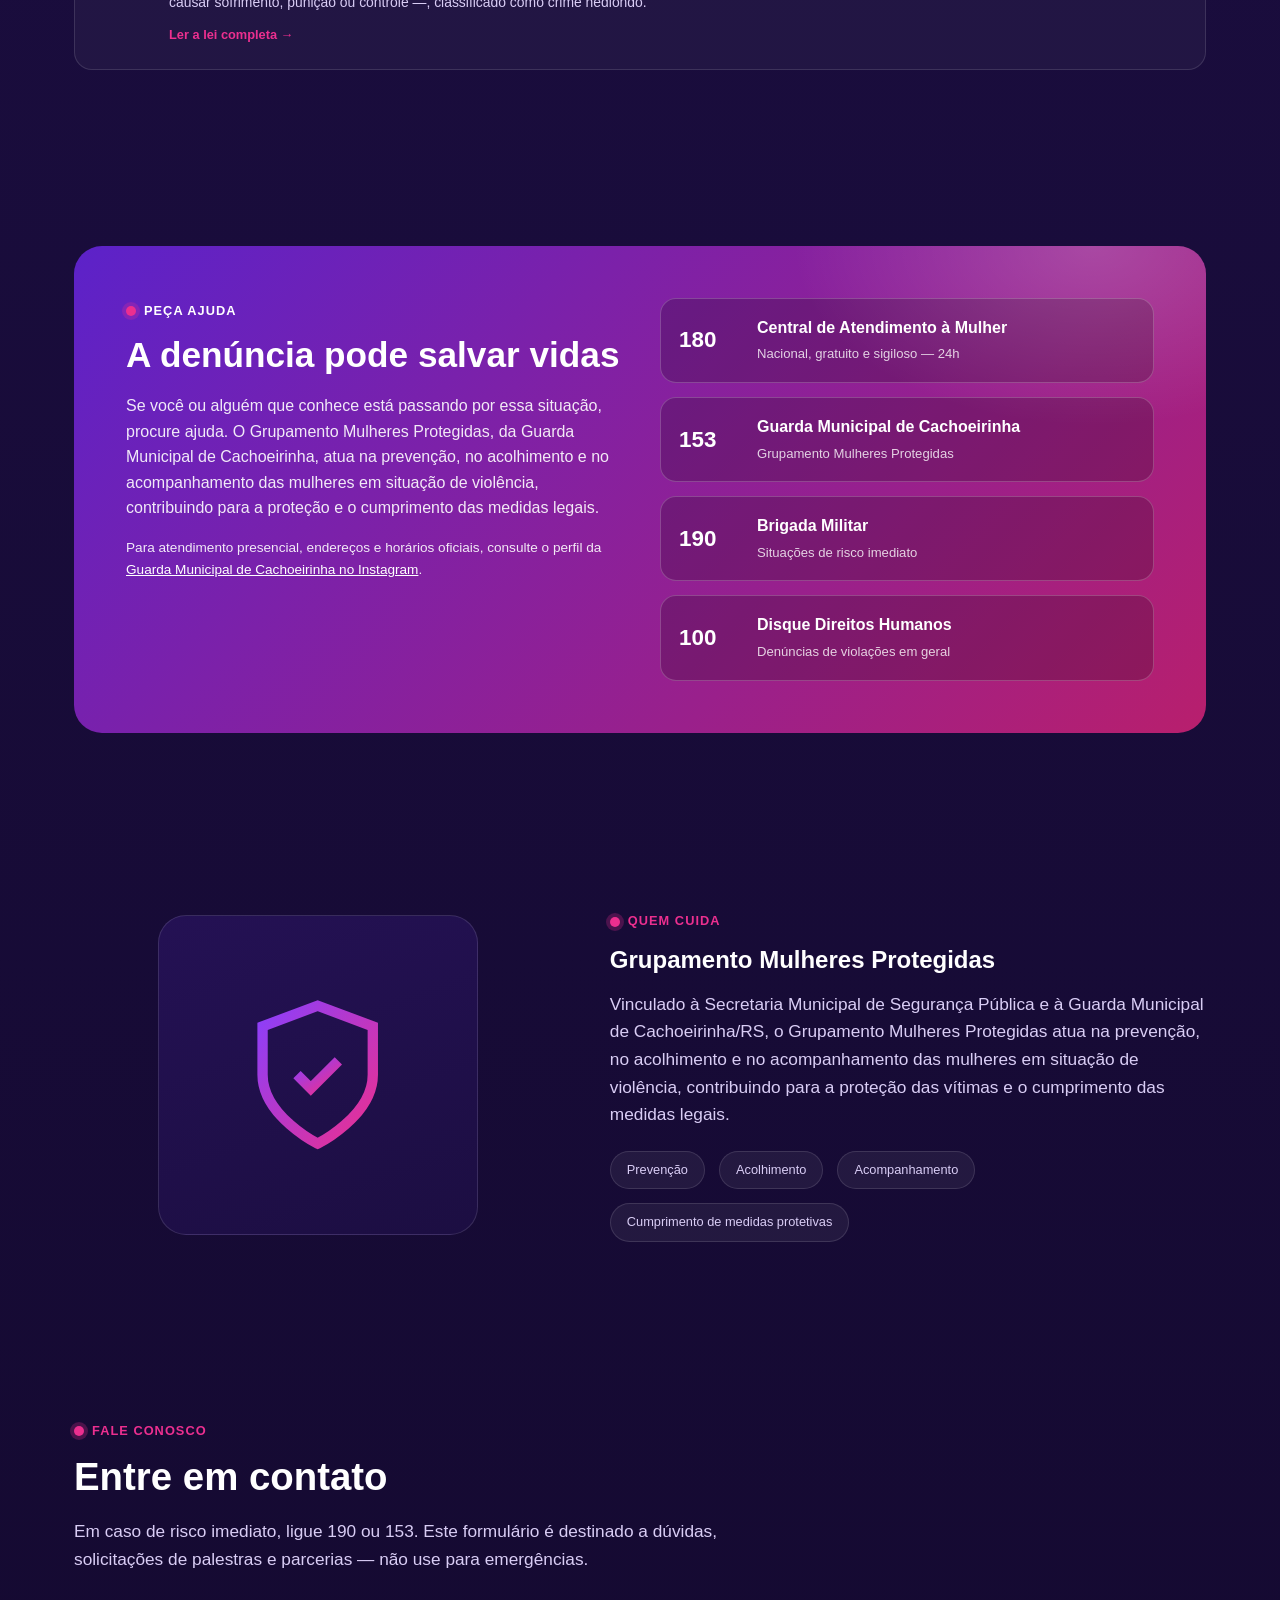
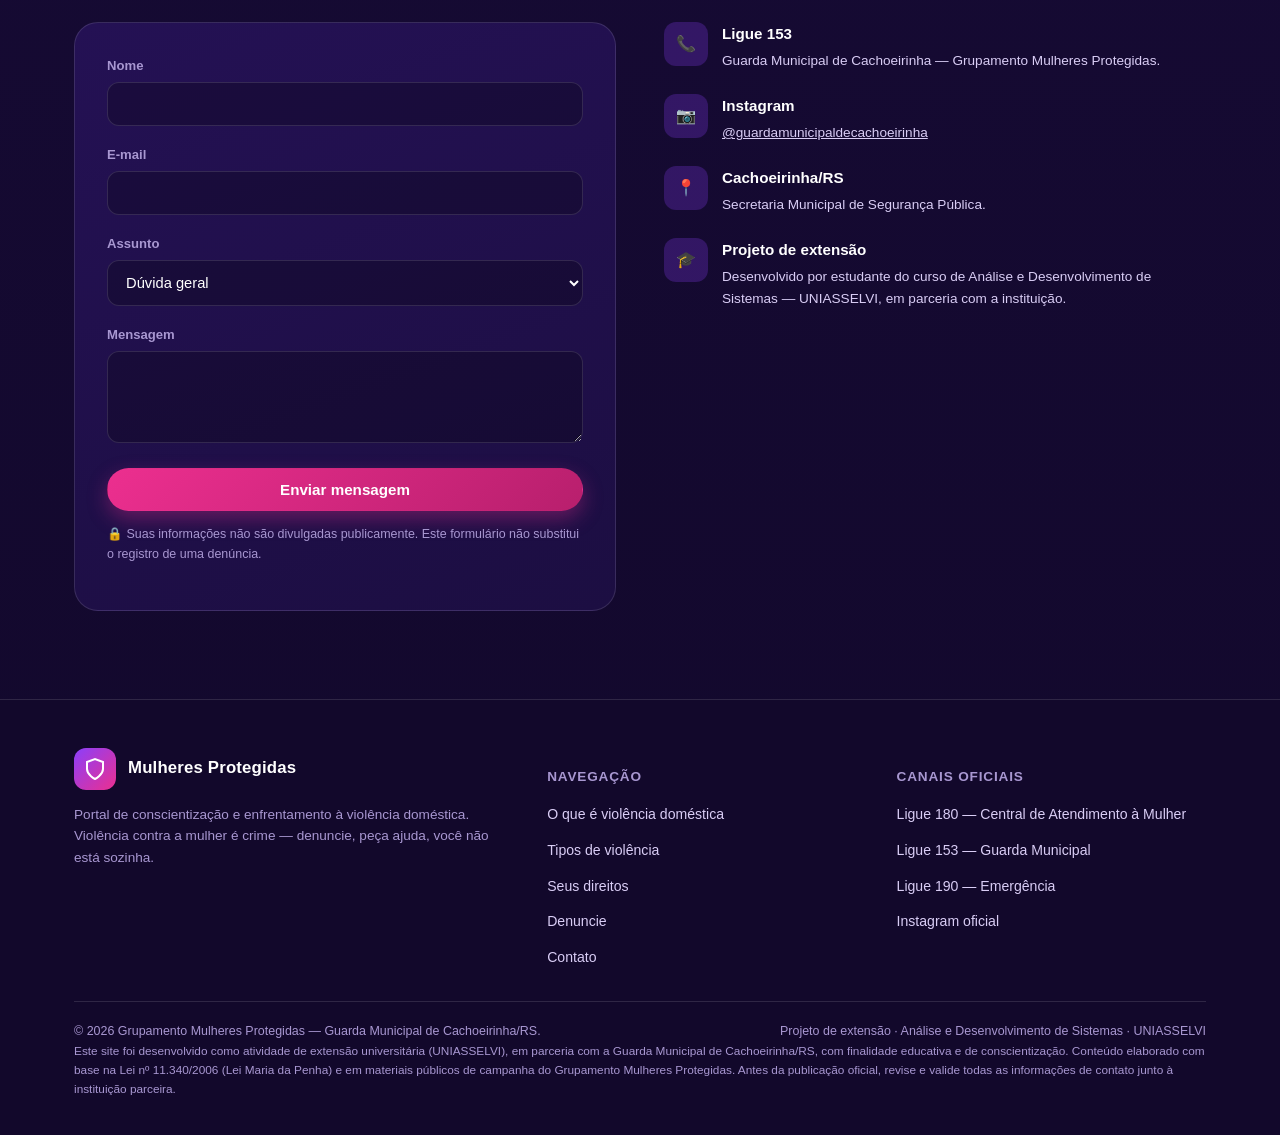
==== commit f08dd1ff: "Correção do link do html quebrado." ====
--- a/index.html
+++ b/index.html
@@ -5,7 +5,7 @@
 <meta name="viewport" content="width=device-width, initial-scale=1.0">
 <title>Mulheres Protegidas | Guarda Municipal de Cachoeirinha</title>
 <meta name="description" content="Portal de conscientização e combate à violência doméstica — Grupamento Mulheres Protegidas, Guarda Municipal de Cachoeirinha/RS. Você não está sozinha.">
-<link rel="icon" href="data:image/svg+xml,<svg xmlns=%22http://www.w3.org/2000/svg%22 viewBox=%220 0 100 100%22><text y=%22.9em%22 font-size=%2290%22>🛡️</text></svg>">
+<link rel="icon" href="data:image/svg+xml,%3Csvg xmlns='http://www.w3.org/2000/svg' viewBox='0 0 100 100'%3E%3Ctext y='.9em' font-size='90'%3E%F0%9F%9B%91%EF%B8%8F%3C/text%3E%3C/svg%3E">
 <link rel="stylesheet" href="css/style.css">
 </head>
 <body>
--- a/css/style.css
+++ b/css/style.css
@@ -0,0 +1,318 @@
+:root{
+  --bg-0:#12082b;
+  --bg-1:#1c0e42;
+  --bg-2:#241154;
+  --purple:#8b3ffb;
+  --purple-dk:#5c22c9;
+  --pink:#ec2f8f;
+  --pink-dk:#b81f6d;
+  --ink-0:#ffffff;
+  --ink-1:#d9cdf5;
+  --ink-2:#a897d1;
+  --line:rgba(255,255,255,.12);
+  --radius:18px;
+  --shadow:0 10px 30px rgba(0,0,0,.35);
+  --maxw:1180px;
+  --font-size-base:16px;
+}
+*{box-sizing:border-box;}
+html{scroll-behavior:smooth;}
+body{
+  margin:0;
+  font-family:"Segoe UI",Roboto,Helvetica,Arial,sans-serif;
+  background:
+    radial-gradient(1100px 600px at 85% -10%, rgba(236,47,143,.20), transparent 60%),
+    radial-gradient(900px 500px at -10% 20%, rgba(139,63,251,.25), transparent 55%),
+    linear-gradient(180deg, var(--bg-0), var(--bg-1) 40%, var(--bg-0));
+  color:var(--ink-0);
+  font-size:var(--font-size-base);
+  line-height:1.6;
+}
+a{color:inherit;}
+img,svg{display:block;}
+.wrap{max-width:var(--maxw);margin:0 auto;padding:0 24px;}
+h1,h2,h3{font-family:inherit;line-height:1.15;margin:0 0 .5em;}
+section{padding:88px 0;}
+section:first-of-type{padding-top:0;}
+.eyebrow{
+  display:inline-flex;align-items:center;gap:8px;
+  color:var(--pink);
+  font-weight:700;
+  letter-spacing:.08em;
+  text-transform:uppercase;
+  font-size:.8rem;
+  margin-bottom:14px;
+}
+.eyebrow::before{content:"";width:10px;height:10px;border-radius:50%;background:var(--pink);box-shadow:0 0 0 4px rgba(236,47,143,.25);}
+p.lead{color:var(--ink-1);font-size:1.08rem;max-width:70ch;}
+
+/* ---------- Skip link / accessibility ---------- */
+.skip-link{
+  position:absolute;left:-999px;top:auto;
+  background:var(--pink);color:#fff;padding:12px 18px;border-radius:10px;z-index:999;
+}
+.skip-link:focus{left:16px;top:16px;}
+
+/* ---------- Top utility bar ---------- */
+.utility-bar{
+  background:var(--bg-0);
+  border-bottom:1px solid var(--line);
+  font-size:.82rem;
+}
+.utility-bar .wrap{
+  display:flex;align-items:center;justify-content:space-between;
+  padding:8px 24px;flex-wrap:wrap;gap:8px;
+}
+.utility-bar .emergency{
+  display:flex;gap:16px;flex-wrap:wrap;color:var(--ink-1);
+}
+.utility-bar .emergency b{color:#fff;}
+.a11y-controls{display:flex;align-items:center;gap:6px;}
+.a11y-controls button{
+  background:transparent;border:1px solid var(--line);color:var(--ink-1);
+  width:28px;height:28px;border-radius:8px;cursor:pointer;font-weight:700;
+}
+.a11y-controls button:hover{border-color:var(--pink);color:#fff;}
+
+/* ---------- Header / nav ---------- */
+header.site{
+  position:sticky;top:0;z-index:60;
+  background:rgba(18,8,43,.85);
+  backdrop-filter:blur(10px);
+  border-bottom:1px solid var(--line);
+}
+header.site .wrap{display:flex;align-items:center;justify-content:space-between;padding:14px 24px;}
+.brand{display:flex;align-items:center;gap:12px;text-decoration:none;}
+.brand .shield{
+  width:42px;height:42px;border-radius:12px;
+  background:linear-gradient(135deg,var(--purple),var(--pink));
+  display:flex;align-items:center;justify-content:center;flex-shrink:0;
+}
+.brand .shield svg{width:24px;height:24px;}
+.brand .name{font-weight:800;font-size:1.05rem;letter-spacing:.01em;}
+.brand .name small{display:block;font-weight:500;color:var(--ink-2);font-size:.7rem;letter-spacing:.04em;text-transform:uppercase;}
+nav.main{display:flex;gap:6px;align-items:center;}
+nav.main a{
+  text-decoration:none;color:var(--ink-1);font-size:.92rem;font-weight:600;
+  padding:10px 14px;border-radius:10px;
+}
+nav.main a:hover{background:rgba(255,255,255,.06);color:#fff;}
+.btn{
+  display:inline-flex;align-items:center;justify-content:center;gap:8px;
+  padding:12px 22px;border-radius:999px;font-weight:700;text-decoration:none;
+  border:1px solid transparent;cursor:pointer;font-size:.95rem;
+  transition:transform .15s ease, box-shadow .15s ease;
+}
+.btn:active{transform:scale(.97);}
+.btn-primary{background:linear-gradient(135deg,var(--pink),var(--pink-dk));color:#fff;box-shadow:0 8px 20px rgba(236,47,143,.35);}
+.btn-primary:hover{box-shadow:0 10px 26px rgba(236,47,143,.5);}
+.btn-outline{background:transparent;border-color:var(--line);color:#fff;}
+.btn-outline:hover{border-color:var(--pink);}
+.btn-ghost{background:rgba(255,255,255,.06);color:#fff;}
+.header-cta{display:flex;gap:10px;align-items:center;}
+.menu-toggle{display:none;background:none;border:1px solid var(--line);color:#fff;border-radius:10px;width:42px;height:42px;cursor:pointer;}
+
+/* ---------- Exit button (safety) ---------- */
+.exit-btn{
+  position:fixed;top:14px;right:16px;z-index:200;
+  background:#111;color:#fff;border:1px solid rgba(255,255,255,.25);
+  padding:10px 16px;border-radius:999px;font-weight:700;font-size:.82rem;
+  display:flex;align-items:center;gap:8px;cursor:pointer;
+  box-shadow:0 6px 18px rgba(0,0,0,.4);
+}
+.exit-btn:hover{background:#000;}
+
+/* ---------- Hero ---------- */
+.hero{padding:130px 0 90px;position:relative;overflow:hidden;}
+.hero .wrap{display:grid;grid-template-columns:1.15fr .85fr;gap:56px;align-items:center;}
+.hero h1{
+  font-size:clamp(2.3rem,4.6vw,3.6rem);
+  font-weight:900;letter-spacing:-.01em;
+}
+.hero h1 .accent{
+  background:linear-gradient(135deg,var(--pink),#c86bff);
+  -webkit-background-clip:text;background-clip:text;color:transparent;
+}
+.hero .actions{display:flex;gap:14px;flex-wrap:wrap;margin-top:28px;}
+.hero-card{
+  background:linear-gradient(160deg,var(--bg-2),var(--bg-1));
+  border:1px solid var(--line);border-radius:24px;padding:30px;box-shadow:var(--shadow);
+}
+.hero-card h3{font-size:1rem;color:var(--ink-1);text-transform:uppercase;letter-spacing:.06em;font-size:.78rem;margin-bottom:18px;}
+.hotline{
+  display:flex;align-items:center;gap:14px;
+  padding:14px;border-radius:14px;background:rgba(255,255,255,.04);margin-bottom:12px;
+}
+.hotline:last-child{margin-bottom:0;}
+.hotline .num{
+  width:46px;height:46px;border-radius:12px;flex-shrink:0;
+  display:flex;align-items:center;justify-content:center;
+  background:linear-gradient(135deg,var(--purple),var(--pink));
+  font-weight:800;
+}
+.hotline .txt b{display:block;font-size:1.05rem;}
+.hotline .txt span{color:var(--ink-2);font-size:.82rem;}
+.stat-row{display:flex;gap:10px;margin-top:20px;}
+.stat-row div{flex:1;text-align:center;background:rgba(255,255,255,.04);border-radius:12px;padding:10px 6px;}
+.stat-row strong{display:block;font-size:1.1rem;}
+.stat-row span{font-size:.68rem;color:var(--ink-2);}
+
+/* ---------- Section headers ---------- */
+.section-head{max-width:760px;margin-bottom:48px;}
+.section-head h2{font-size:clamp(1.7rem,3vw,2.4rem);font-weight:900;}
+
+/* ---------- O que é ---------- */
+.definition{
+  display:grid;grid-template-columns:1fr 1fr;gap:48px;align-items:center;
+}
+.definition .card-quote{
+  background:linear-gradient(160deg,var(--bg-2),var(--bg-1));
+  border:1px solid var(--line);border-radius:24px;padding:34px;
+}
+.definition .card-quote p{color:var(--ink-1);font-size:1.02rem;}
+.definition .card-quote .highlight{
+  color:#fff;font-weight:700;border-left:3px solid var(--pink);padding-left:14px;margin-top:18px;
+}
+
+/* ---------- Types grid ---------- */
+.types-grid{display:grid;grid-template-columns:repeat(3,1fr);gap:18px;}
+.type-card{
+  background:linear-gradient(160deg,var(--bg-2),var(--bg-1));
+  border:1px solid var(--line);border-radius:20px;padding:24px 20px;
+  transition:transform .18s ease, border-color .18s ease;
+}
+.type-card:hover{transform:translateY(-6px);border-color:var(--pink);}
+.type-card .icon{
+  width:52px;height:52px;border-radius:14px;
+  background:linear-gradient(135deg,var(--purple),var(--pink));
+  display:flex;align-items:center;justify-content:center;margin-bottom:16px;
+}
+.type-card .icon svg{width:26px;height:26px;stroke:#fff;}
+.type-card h3{font-size:1.05rem;font-weight:800;margin-bottom:10px;}
+.type-card p{color:var(--ink-1);font-size:.88rem;margin-bottom:12px;}
+.type-card ul{margin:0;padding-left:18px;color:var(--ink-2);font-size:.82rem;display:flex;flex-direction:column;gap:4px;}
+
+/* ---------- Rights / laws ---------- */
+.laws{display:grid;grid-template-columns:repeat(2,1fr);gap:18px;}
+.law-card{
+  background:rgba(255,255,255,.04);border:1px solid var(--line);border-radius:18px;padding:22px 24px;
+  display:flex;gap:16px;
+}
+.law-card--wide{grid-column:1 / -1;}
+.law-card .tag{
+  flex-shrink:0;width:54px;height:54px;border-radius:14px;
+  background:rgba(139,63,251,.25);color:#fff;font-weight:800;font-size:.72rem;
+  display:flex;align-items:center;justify-content:center;text-align:center;line-height:1.1;
+}
+.law-card h3{font-size:1rem;margin-bottom:6px;}
+.law-card p{color:var(--ink-1);font-size:.87rem;margin:0 0 8px;}
+.law-card a{font-size:.8rem;color:var(--pink);font-weight:700;text-decoration:none;}
+.law-card a:hover{text-decoration:underline;}
+
+/* ---------- Report / channels ---------- */
+.report{
+  background:linear-gradient(135deg, var(--purple-dk), var(--pink-dk));
+  border-radius:28px;padding:52px;position:relative;overflow:hidden;
+}
+.report::after{
+  content:"";position:absolute;inset:0;
+  background:radial-gradient(500px 300px at 90% 0%, rgba(255,255,255,.18), transparent 60%);
+}
+.report .inner{position:relative;display:grid;grid-template-columns:1fr 1fr;gap:40px;align-items:start;}
+.report h2{font-size:clamp(1.6rem,3vw,2.2rem);font-weight:900;}
+.report p{color:rgba(255,255,255,.9);}
+.channel-list{display:flex;flex-direction:column;gap:14px;}
+.channel{
+  background:rgba(0,0,0,.2);border:1px solid rgba(255,255,255,.2);
+  border-radius:16px;padding:16px 18px;display:flex;align-items:center;gap:14px;
+}
+.channel .n{font-size:1.4rem;font-weight:900;min-width:64px;}
+.channel .d b{display:block;}
+.channel .d span{font-size:.82rem;color:rgba(255,255,255,.8);}
+
+/* ---------- Grupamento ---------- */
+.about-group{display:grid;grid-template-columns:.9fr 1.1fr;gap:48px;align-items:center;}
+.about-group .badge-row{display:flex;gap:14px;margin-top:22px;flex-wrap:wrap;}
+.badge-pill{
+  background:rgba(255,255,255,.06);border:1px solid var(--line);
+  border-radius:999px;padding:8px 16px;font-size:.8rem;color:var(--ink-1);
+}
+.shield-big{
+  width:100%;aspect-ratio:1/1;max-width:320px;margin:0 auto;
+  border-radius:28px;
+  background:linear-gradient(160deg,var(--bg-2),var(--bg-1));
+  border:1px solid var(--line);
+  display:flex;align-items:center;justify-content:center;
+}
+.shield-big svg{width:52%;height:52%;}
+
+/* ---------- Contact ---------- */
+.contact-grid{display:grid;grid-template-columns:1fr 1fr;gap:48px;}
+form.contact{
+  background:linear-gradient(160deg,var(--bg-2),var(--bg-1));
+  border:1px solid var(--line);border-radius:24px;padding:32px;
+}
+form.contact label{display:block;font-size:.82rem;color:var(--ink-2);margin-bottom:6px;font-weight:700;}
+form.contact .field{margin-bottom:18px;}
+form.contact input, form.contact select, form.contact textarea{
+  width:100%;padding:13px 14px;border-radius:12px;border:1px solid var(--line);
+  background:rgba(0,0,0,.25);color:#fff;font-family:inherit;font-size:.92rem;
+}
+form.contact input:focus, form.contact select:focus, form.contact textarea:focus{
+  outline:none;border-color:var(--pink);
+}
+form.contact .confid{
+  font-size:.78rem;color:var(--ink-2);display:flex;gap:8px;align-items:flex-start;margin-top:14px;
+}
+.info-side .item{display:flex;gap:14px;margin-bottom:22px;}
+.info-side .item .ic{
+  width:44px;height:44px;flex-shrink:0;border-radius:12px;background:rgba(139,63,251,.25);
+  display:flex;align-items:center;justify-content:center;
+}
+.info-side .item h4{margin:0 0 4px;font-size:.95rem;}
+.info-side .item p{margin:0;color:var(--ink-1);font-size:.85rem;}
+
+/* ---------- Footer ---------- */
+footer{border-top:1px solid var(--line);padding:48px 0 28px;background:var(--bg-0);}
+.footer-grid{display:grid;grid-template-columns:1.4fr 1fr 1fr;gap:40px;margin-bottom:32px;}
+footer h4{font-size:.85rem;text-transform:uppercase;letter-spacing:.06em;color:var(--ink-2);margin-bottom:14px;}
+footer .brand{margin-bottom:14px;}
+footer p{color:var(--ink-2);font-size:.85rem;}
+footer ul{list-style:none;padding:0;margin:0;display:flex;flex-direction:column;gap:10px;}
+footer ul a{text-decoration:none;color:var(--ink-1);font-size:.88rem;}
+footer ul a:hover{color:var(--pink);}
+.footer-bottom{
+  border-top:1px solid var(--line);padding-top:20px;
+  display:flex;justify-content:space-between;flex-wrap:wrap;gap:10px;
+  color:var(--ink-2);font-size:.78rem;
+}
+.disclaimer{
+  max-width:var(--maxw);margin:0 auto 8px;padding:0 24px;color:var(--ink-2);font-size:.74rem;
+}
+
+/* ---------- misc ---------- */
+.sr-only{position:absolute;width:1px;height:1px;padding:0;margin:-1px;overflow:hidden;clip:rect(0,0,0,0);white-space:nowrap;border:0;}
+
+@media (max-width:1080px){
+  .types-grid{grid-template-columns:repeat(2,1fr);}
+}
+@media (max-width:980px){
+  .laws{grid-template-columns:1fr;}
+  .hero .wrap{grid-template-columns:1fr;}
+  .definition{grid-template-columns:1fr;}
+  .report .inner{grid-template-columns:1fr;}
+  .about-group{grid-template-columns:1fr;}
+  .contact-grid{grid-template-columns:1fr;}
+  .footer-grid{grid-template-columns:1fr;}
+  nav.main{display:none;}
+  .menu-toggle{display:inline-flex;align-items:center;justify-content:center;}
+  body.nav-open nav.main{
+    display:flex;flex-direction:column;position:absolute;top:100%;left:0;right:0;
+    background:var(--bg-0);border-bottom:1px solid var(--line);padding:12px 24px;gap:2px;
+  }
+}
+@media (max-width:640px){
+  .types-grid{grid-template-columns:1fr;}
+  section{padding:64px 0;}
+  .hero{padding-top:110px;}
+}
